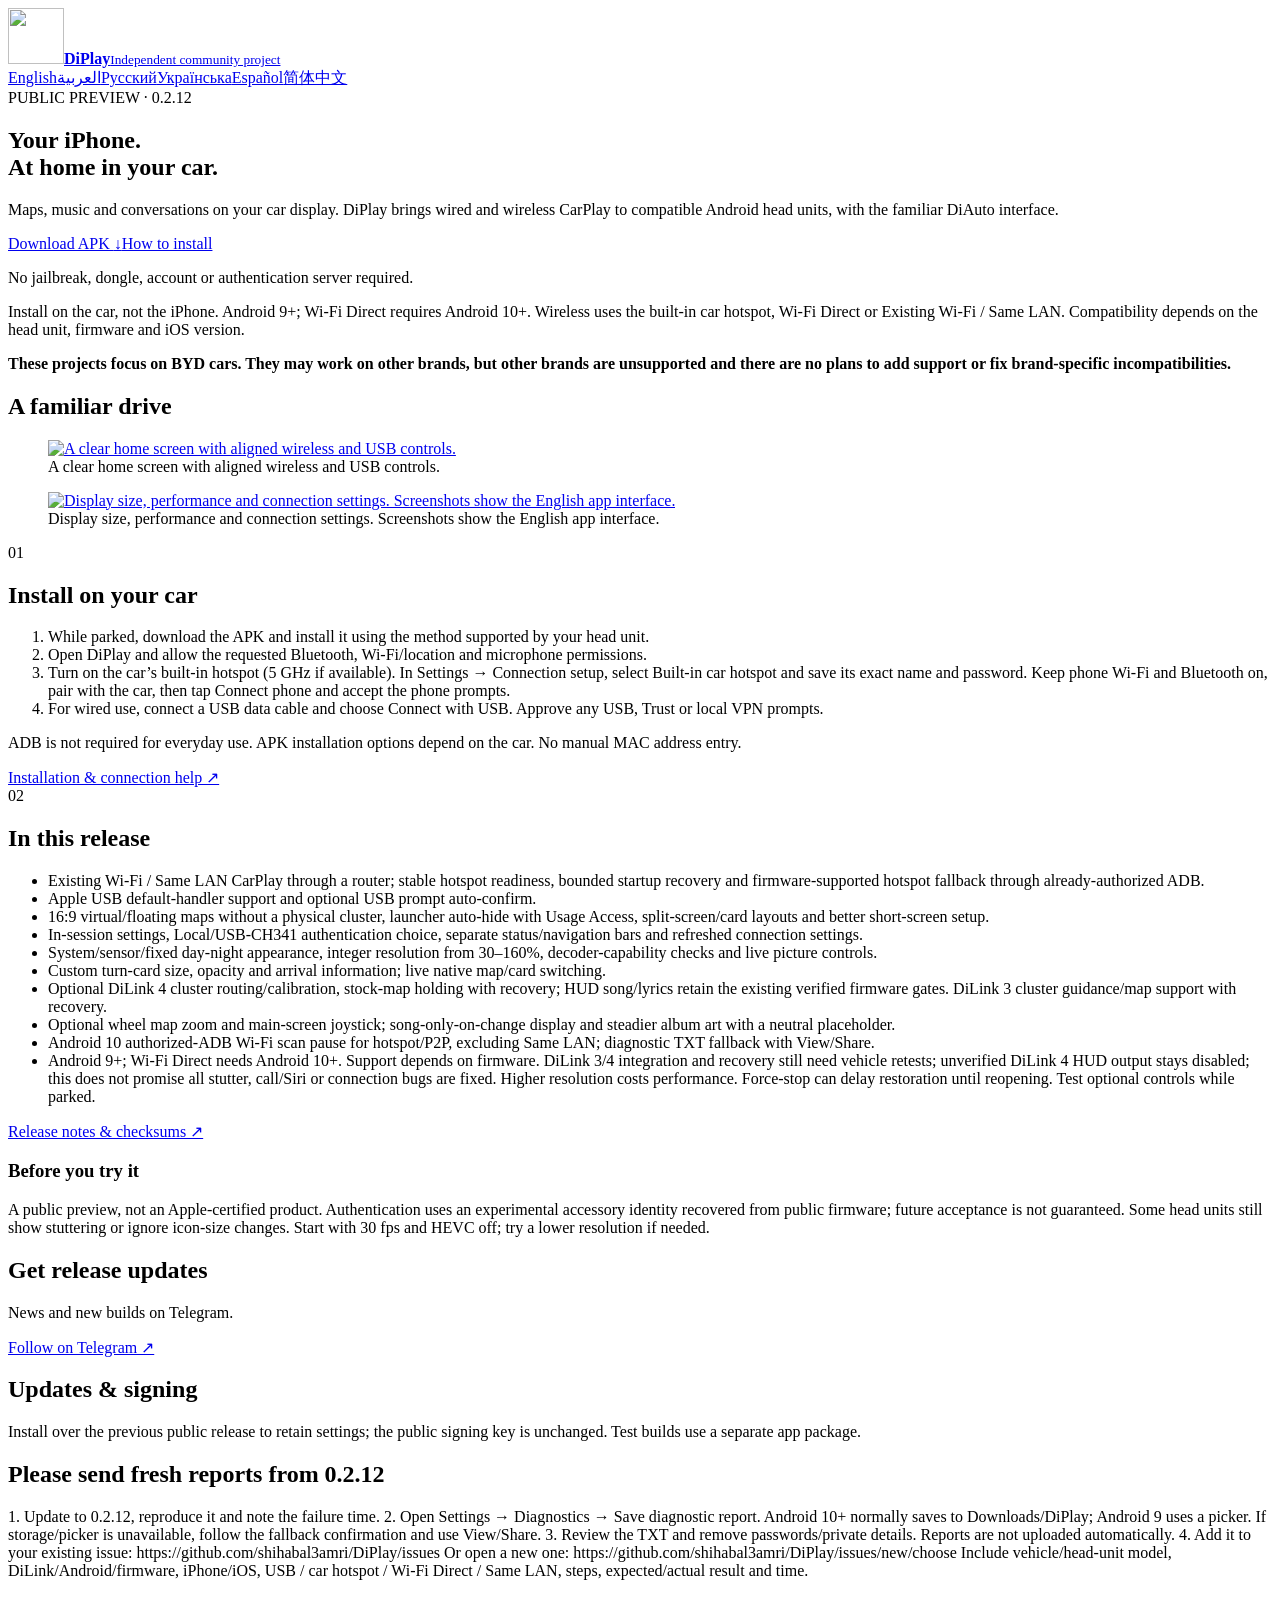
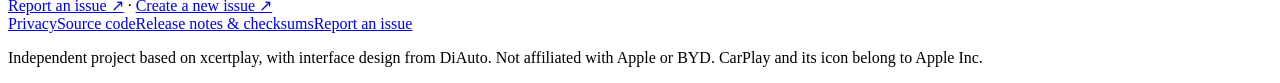
==== site/index.html @ 6b2ef17b "feat: integrate DiPlay 0.2.12 with Lynk OS N adaptation Merge upstream 2fc876e while retaining the L" ====
<!doctype html>
<html lang="en" dir="ltr"><head><meta charset="utf-8"><meta name="viewport" content="width=device-width,initial-scale=1">
<title>DiPlay · Download APK</title><meta name="description" content="Maps, music and conversations on your car display. DiPlay brings wired and wireless CarPlay to compatible Android head units, with the familiar DiAuto interface."><meta name="theme-color" content="#0c121c">
<link rel="icon" href="./assets/icon.png"><link rel="stylesheet" href="./assets/site.css"><link rel="canonical" href="https://shihabal3amri.github.io/DiPlay/"><link rel="alternate" hreflang="en" href="https://shihabal3amri.github.io/DiPlay/"><link rel="alternate" hreflang="ar" href="https://shihabal3amri.github.io/DiPlay/ar/"><link rel="alternate" hreflang="ru" href="https://shihabal3amri.github.io/DiPlay/ru/"><link rel="alternate" hreflang="uk" href="https://shihabal3amri.github.io/DiPlay/uk/"><link rel="alternate" hreflang="es" href="https://shihabal3amri.github.io/DiPlay/es/"><link rel="alternate" hreflang="zh-Hans" href="https://shihabal3amri.github.io/DiPlay/zh-Hans/">
<meta property="og:title" content="DiPlay — CarPlay for compatible Android head units"><meta property="og:description" content="No jailbreak, dongle, account or authentication server required."><meta property="og:image" content="https://shihabal3amri.github.io/DiPlay/assets/home.png"><meta property="og:url" content="https://shihabal3amri.github.io/DiPlay/"><meta property="og:type" content="website">
</head><body><main>
<header><a class="brand" href="./"><img src="./assets/icon.png" width="56" height="56" alt=""><span><strong>DiPlay</strong><small>Independent community project</small></span></a><nav class="languages" aria-label="Language"><a href="./" lang="en" hreflang="en" dir="auto" aria-current="page">English</a><a href="./ar/" lang="ar" hreflang="ar" dir="auto">العربية</a><a href="./ru/" lang="ru" hreflang="ru" dir="auto">Русский</a><a href="./uk/" lang="uk" hreflang="uk" dir="auto">Українська</a><a href="./es/" lang="es" hreflang="es" dir="auto">Español</a><a href="./zh-Hans/" lang="zh-Hans" hreflang="zh-Hans" dir="auto">简体中文</a></nav></header>
<section class="hero"><span class="badge">PUBLIC PREVIEW · <bdi>0.2.12</bdi></span><h1>Your iPhone.<br>At home in your car.</h1><p class="intro">Maps, music and conversations on your car display. DiPlay brings wired and wireless CarPlay to compatible Android head units, with the familiar DiAuto interface.</p><div class="actions"><a class="button" href="https://github.com/shihabal3amri/DiPlay/releases/download/v0.2.12/DiPlay-0.2.12.apk">Download APK <span aria-hidden="true">↓</span></a><a class="button secondary" href="#install">How to install</a></div><p class="promise">No jailbreak, dongle, account or authentication server required.</p><p class="note">Install on the car, not the iPhone. Android 9+; Wi-Fi Direct requires Android 10+. Wireless uses the built-in car hotspot, Wi-Fi Direct or Existing Wi-Fi / Same LAN. Compatibility depends on the head unit, firmware and iOS version.</p><p class="note support-scope"><strong>These projects focus on BYD cars. They may work on other brands, but other brands are unsupported and there are no plans to add support or fix brand-specific incompatibilities.</strong></p></section>
<section class="gallery"><h2>A familiar drive</h2><div class="screens"><figure><a href="./assets/home.png"><img src="./assets/home.png" width="1920" height="1080" loading="lazy" alt="A clear home screen with aligned wireless and USB controls."></a><figcaption>A clear home screen with aligned wireless and USB controls.</figcaption></figure><figure><a href="./assets/settings.png"><img src="./assets/settings.png" width="1920" height="1080" loading="lazy" alt="Display size, performance and connection settings. Screenshots show the English app interface."></a><figcaption>Display size, performance and connection settings. Screenshots show the English app interface.</figcaption></figure></div></section>
<div class="grid"><section class="card" id="install"><span class="eyebrow">01</span><h2>Install on your car</h2><ol><li>While parked, download the APK and install it using the method supported by your head unit.</li><li>Open DiPlay and allow the requested Bluetooth, Wi-Fi/location and microphone permissions.</li><li>Turn on the car’s built-in hotspot (5 GHz if available). In Settings → Connection setup, select Built-in car hotspot and save its exact name and password. Keep phone Wi-Fi and Bluetooth on, pair with the car, then tap Connect phone and accept the phone prompts.</li><li>For wired use, connect a USB data cable and choose Connect with USB. Approve any USB, Trust or local VPN prompts.</li></ol><p class="note">ADB is not required for everyday use. APK installation options depend on the car. No manual MAC address entry.</p><a href="https://github.com/shihabal3amri/DiPlay/blob/main/docs/INSTALL.md">Installation &amp; connection help ↗</a></section>
<section class="card"><span class="eyebrow">02</span><h2>In this release</h2><ul><li>Existing Wi-Fi / Same LAN CarPlay through a router; stable hotspot readiness, bounded startup recovery and firmware-supported hotspot fallback through already-authorized ADB.</li><li>Apple USB default-handler support and optional USB prompt auto-confirm.</li><li>16:9 virtual/floating maps without a physical cluster, launcher auto-hide with Usage Access, split-screen/card layouts and better short-screen setup.</li><li>In-session settings, Local/USB-CH341 authentication choice, separate status/navigation bars and refreshed connection settings.</li><li>System/sensor/fixed day-night appearance, integer resolution from 30–160%, decoder-capability checks and live picture controls.</li><li>Custom turn-card size, opacity and arrival information; live native map/card switching.</li><li>Optional DiLink 4 cluster routing/calibration, stock-map holding with recovery; HUD song/lyrics retain the existing verified firmware gates. DiLink 3 cluster guidance/map support with recovery.</li><li>Optional wheel map zoom and main-screen joystick; song-only-on-change display and steadier album art with a neutral placeholder.</li><li>Android 10 authorized-ADB Wi-Fi scan pause for hotspot/P2P, excluding Same LAN; diagnostic TXT fallback with View/Share.</li><li>Android 9+; Wi-Fi Direct needs Android 10+. Support depends on firmware. DiLink 3/4 integration and recovery still need vehicle retests; unverified DiLink 4 HUD output stays disabled; this does not promise all stutter, call/Siri or connection bugs are fixed. Higher resolution costs performance. Force-stop can delay restoration until reopening. Test optional controls while parked.</li></ul><a href="https://github.com/shihabal3amri/DiPlay/releases/tag/v0.2.12">Release notes &amp; checksums ↗</a><h3>Before you try it</h3><p>A public preview, not an Apple-certified product. Authentication uses an experimental accessory identity recovered from public firmware; future acceptance is not guaranteed. Some head units still show stuttering or ignore icon-size changes. Start with 30 fps and HEVC off; try a lower resolution if needed.</p></section></div>
<section class="card updates"><div><h2>Get release updates</h2><p>News and new builds on Telegram.</p></div><a class="button secondary" href="https://t.me/byd_localized">Follow on Telegram ↗</a></section>
<section class="signing"><h2>Updates &amp; signing</h2><p>Install over the previous public release to retain settings; the public signing key is unchanged. Test builds use a separate app package.</p></section>
<section class="card"><h2>Please send fresh reports from 0.2.12</h2><p>1. Update to 0.2.12, reproduce it and note the failure time. 2. Open Settings → Diagnostics → Save diagnostic report. Android 10+ normally saves to Downloads/DiPlay; Android 9 uses a picker. If storage/picker is unavailable, follow the fallback confirmation and use View/Share. 3. Review the TXT and remove passwords/private details. Reports are not uploaded automatically. 4. Add it to your existing issue: https://github.com/shihabal3amri/DiPlay/issues Or open a new one: https://github.com/shihabal3amri/DiPlay/issues/new/choose Include vehicle/head-unit model, DiLink/Android/firmware, iPhone/iOS, USB / car hotspot / Wi-Fi Direct / Same LAN, steps, expected/actual result and time.</p><a href="https://github.com/shihabal3amri/DiPlay/issues">Report an issue ↗</a> · <a href="https://github.com/shihabal3amri/DiPlay/issues/new/choose">Create a new issue ↗</a></section>
<footer><nav><a href="https://github.com/shihabal3amri/DiPlay/blob/main/docs/PRIVACY.md">Privacy</a><a href="https://github.com/shihabal3amri/DiPlay">Source code</a><a href="https://github.com/shihabal3amri/DiPlay/releases/tag/v0.2.12">Release notes &amp; checksums</a><a href="https://github.com/shihabal3amri/DiPlay/issues">Report an issue</a></nav><p>Independent project based on xcertplay, with interface design from DiAuto. Not affiliated with Apple or BYD. CarPlay and its icon belong to Apple Inc.</p></footer>
</main></body></html>
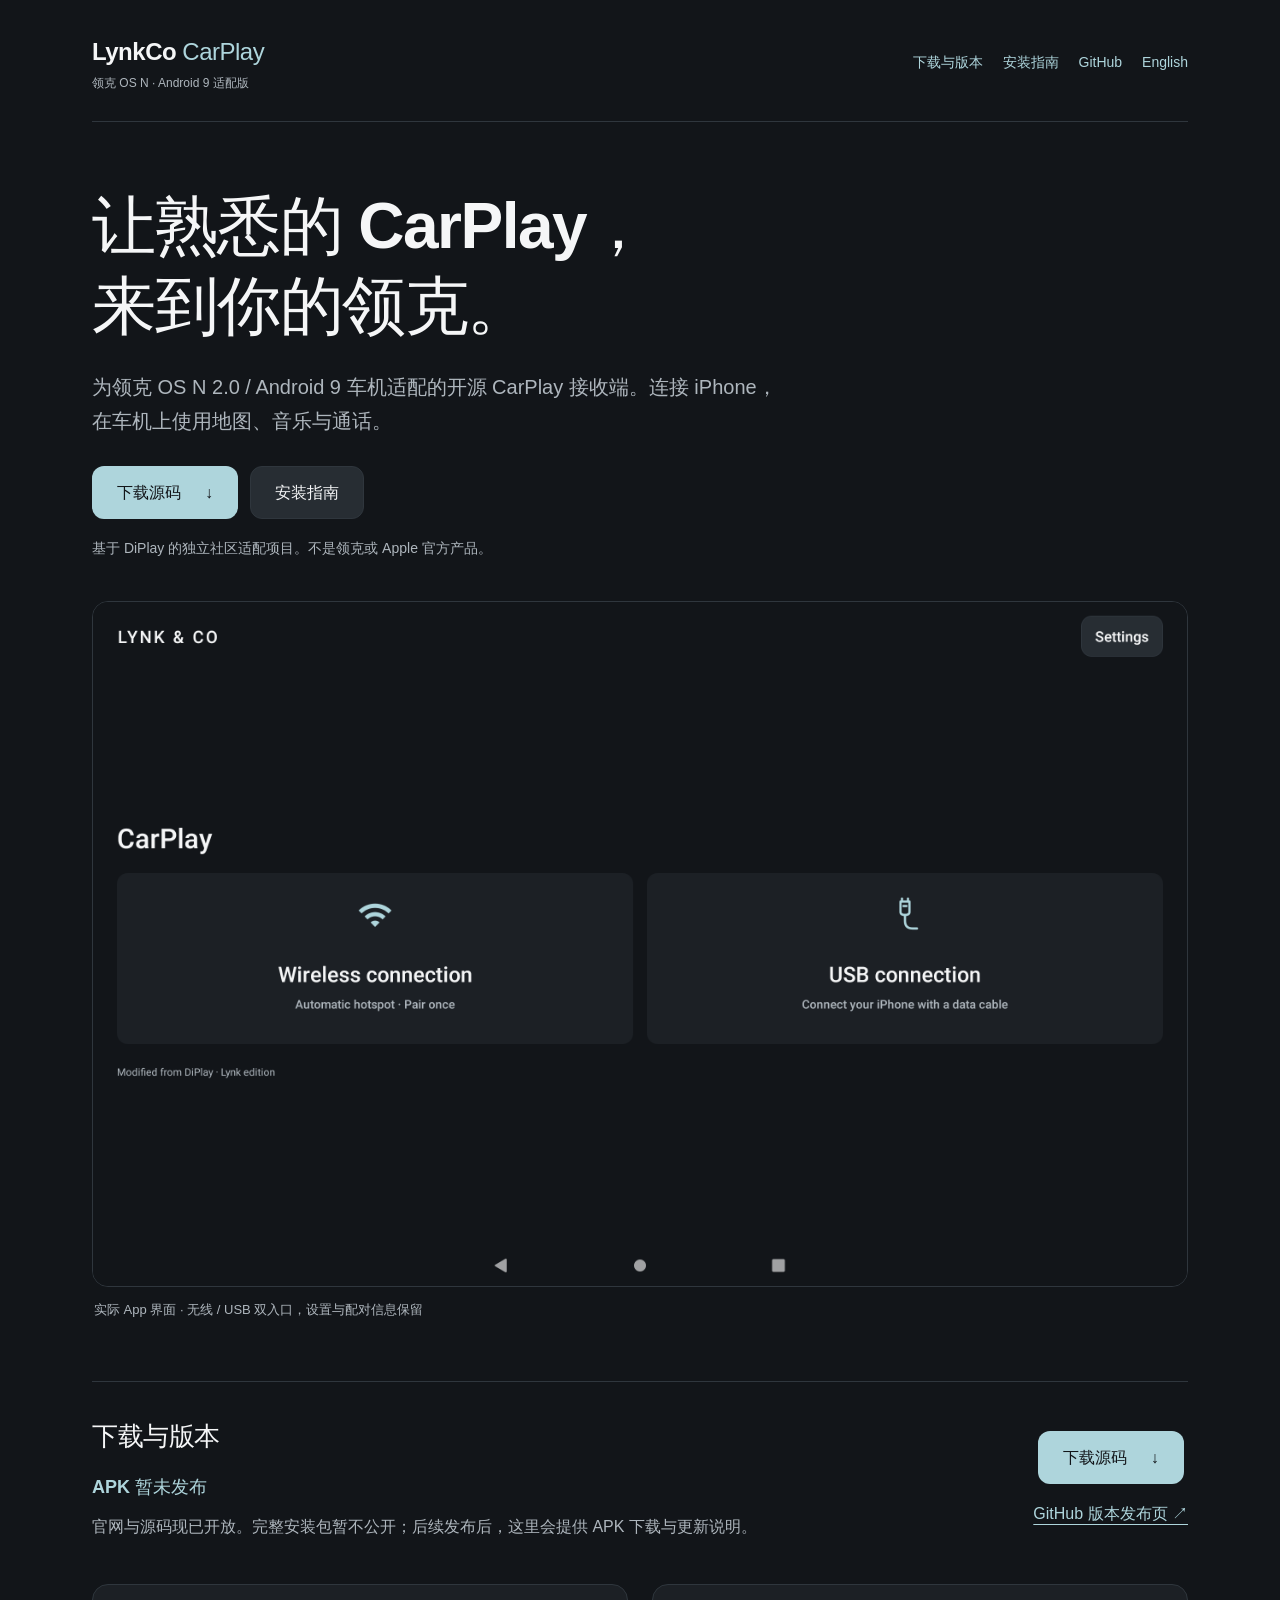
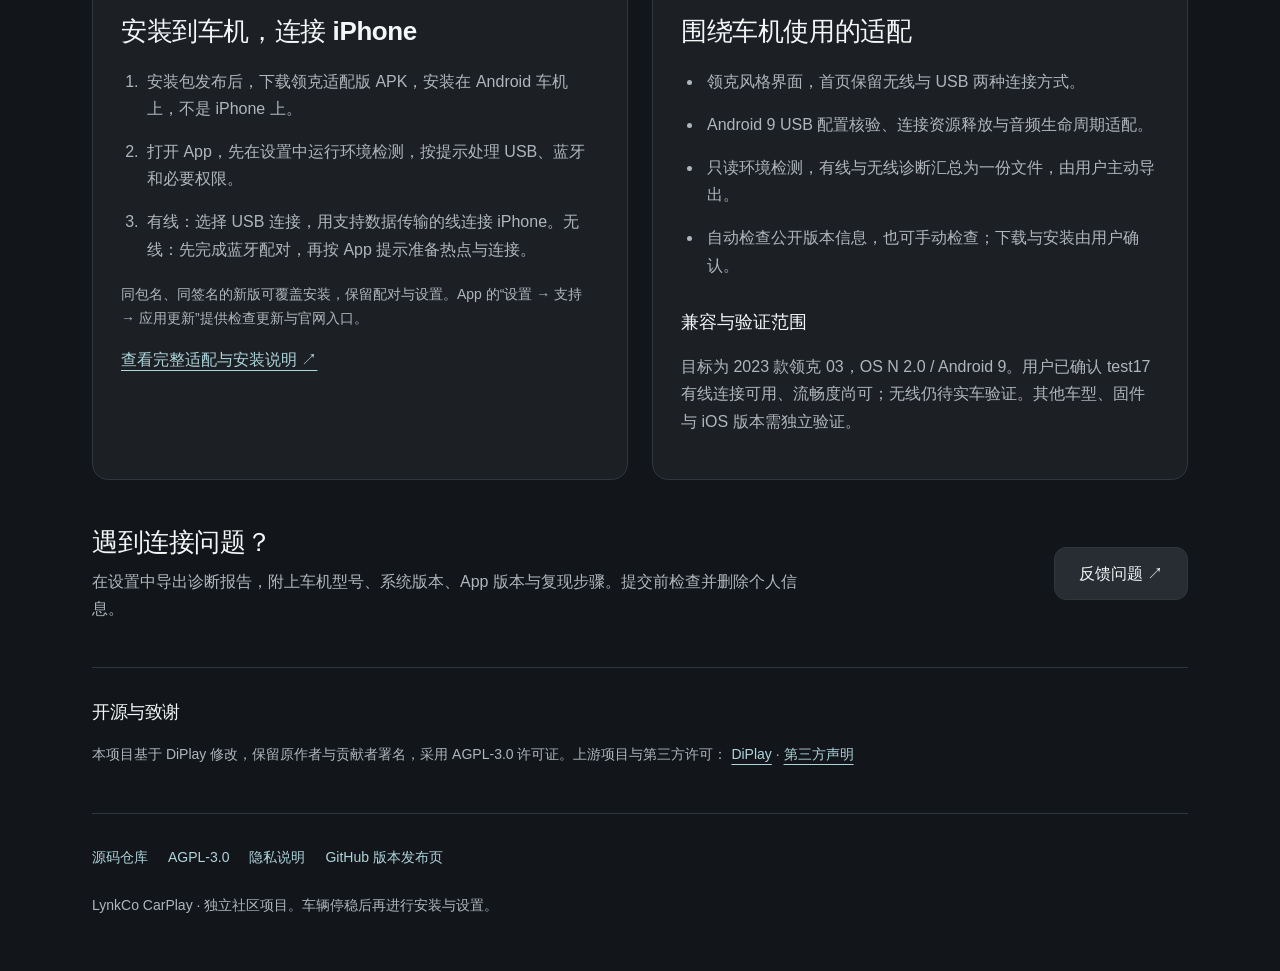
==== commit 1c16a5bd: "feat: add Lynk website and app update checks" ====
--- a/site/index.html
+++ b/site/index.html
@@ -1,16 +1,19 @@
 <!doctype html>
-<html lang="en" dir="ltr"><head><meta charset="utf-8"><meta name="viewport" content="width=device-width,initial-scale=1">
-<title>DiPlay · Download APK</title><meta name="description" content="Maps, music and conversations on your car display. DiPlay brings wired and wireless CarPlay to compatible Android head units, with the familiar DiAuto interface."><meta name="theme-color" content="#0c121c">
-<link rel="icon" href="./assets/icon.png"><link rel="stylesheet" href="./assets/site.css"><link rel="canonical" href="https://shihabal3amri.github.io/DiPlay/"><link rel="alternate" hreflang="en" href="https://shihabal3amri.github.io/DiPlay/"><link rel="alternate" hreflang="ar" href="https://shihabal3amri.github.io/DiPlay/ar/"><link rel="alternate" hreflang="ru" href="https://shihabal3amri.github.io/DiPlay/ru/"><link rel="alternate" hreflang="uk" href="https://shihabal3amri.github.io/DiPlay/uk/"><link rel="alternate" hreflang="es" href="https://shihabal3amri.github.io/DiPlay/es/"><link rel="alternate" hreflang="zh-Hans" href="https://shihabal3amri.github.io/DiPlay/zh-Hans/">
-<meta property="og:title" content="DiPlay — CarPlay for compatible Android head units"><meta property="og:description" content="No jailbreak, dongle, account or authentication server required."><meta property="og:image" content="https://shihabal3amri.github.io/DiPlay/assets/home.png"><meta property="og:url" content="https://shihabal3amri.github.io/DiPlay/"><meta property="og:type" content="website">
+<html lang="zh-Hans"><head><meta charset="utf-8"><meta name="viewport" content="width=device-width,initial-scale=1">
+<title>LynkCo CarPlay · 领克 OS N · Android 9 适配版</title><meta name="description" content="为领克 OS N 2.0 / Android 9 车机适配的开源 CarPlay 接收端。连接 iPhone，在车机上使用地图、音乐与通话。"><meta name="theme-color" content="#121519">
+<link rel="icon" href="./assets/icon.png"><link rel="stylesheet" href="./assets/site.css"><link rel="canonical" href="https://soBigRice.github.io/LynkCo-DiPlay/">
+<link rel="alternate" hreflang="zh-Hans" href="https://soBigRice.github.io/LynkCo-DiPlay/"><link rel="alternate" hreflang="en" href="https://soBigRice.github.io/LynkCo-DiPlay/en/">
+<meta property="og:title" content="LynkCo CarPlay"><meta property="og:description" content="为领克 OS N 2.0 / Android 9 车机适配的开源 CarPlay 接收端。连接 iPhone，在车机上使用地图、音乐与通话。"><meta property="og:image" content="https://soBigRice.github.io/LynkCo-DiPlay/assets/home.png"><meta property="og:url" content="https://soBigRice.github.io/LynkCo-DiPlay/"><meta property="og:type" content="website">
 </head><body><main>
-<header><a class="brand" href="./"><img src="./assets/icon.png" width="56" height="56" alt=""><span><strong>DiPlay</strong><small>Independent community project</small></span></a><nav class="languages" aria-label="Language"><a href="./" lang="en" hreflang="en" dir="auto" aria-current="page">English</a><a href="./ar/" lang="ar" hreflang="ar" dir="auto">العربية</a><a href="./ru/" lang="ru" hreflang="ru" dir="auto">Русский</a><a href="./uk/" lang="uk" hreflang="uk" dir="auto">Українська</a><a href="./es/" lang="es" hreflang="es" dir="auto">Español</a><a href="./zh-Hans/" lang="zh-Hans" hreflang="zh-Hans" dir="auto">简体中文</a></nav></header>
-<section class="hero"><span class="badge">PUBLIC PREVIEW · <bdi>0.2.12</bdi></span><h1>Your iPhone.<br>At home in your car.</h1><p class="intro">Maps, music and conversations on your car display. DiPlay brings wired and wireless CarPlay to compatible Android head units, with the familiar DiAuto interface.</p><div class="actions"><a class="button" href="https://github.com/shihabal3amri/DiPlay/releases/download/v0.2.12/DiPlay-0.2.12.apk">Download APK <span aria-hidden="true">↓</span></a><a class="button secondary" href="#install">How to install</a></div><p class="promise">No jailbreak, dongle, account or authentication server required.</p><p class="note">Install on the car, not the iPhone. Android 9+; Wi-Fi Direct requires Android 10+. Wireless uses the built-in car hotspot, Wi-Fi Direct or Existing Wi-Fi / Same LAN. Compatibility depends on the head unit, firmware and iOS version.</p><p class="note support-scope"><strong>These projects focus on BYD cars. They may work on other brands, but other brands are unsupported and there are no plans to add support or fix brand-specific incompatibilities.</strong></p></section>
-<section class="gallery"><h2>A familiar drive</h2><div class="screens"><figure><a href="./assets/home.png"><img src="./assets/home.png" width="1920" height="1080" loading="lazy" alt="A clear home screen with aligned wireless and USB controls."></a><figcaption>A clear home screen with aligned wireless and USB controls.</figcaption></figure><figure><a href="./assets/settings.png"><img src="./assets/settings.png" width="1920" height="1080" loading="lazy" alt="Display size, performance and connection settings. Screenshots show the English app interface."></a><figcaption>Display size, performance and connection settings. Screenshots show the English app interface.</figcaption></figure></div></section>
-<div class="grid"><section class="card" id="install"><span class="eyebrow">01</span><h2>Install on your car</h2><ol><li>While parked, download the APK and install it using the method supported by your head unit.</li><li>Open DiPlay and allow the requested Bluetooth, Wi-Fi/location and microphone permissions.</li><li>Turn on the car’s built-in hotspot (5 GHz if available). In Settings → Connection setup, select Built-in car hotspot and save its exact name and password. Keep phone Wi-Fi and Bluetooth on, pair with the car, then tap Connect phone and accept the phone prompts.</li><li>For wired use, connect a USB data cable and choose Connect with USB. Approve any USB, Trust or local VPN prompts.</li></ol><p class="note">ADB is not required for everyday use. APK installation options depend on the car. No manual MAC address entry.</p><a href="https://github.com/shihabal3amri/DiPlay/blob/main/docs/INSTALL.md">Installation &amp; connection help ↗</a></section>
-<section class="card"><span class="eyebrow">02</span><h2>In this release</h2><ul><li>Existing Wi-Fi / Same LAN CarPlay through a router; stable hotspot readiness, bounded startup recovery and firmware-supported hotspot fallback through already-authorized ADB.</li><li>Apple USB default-handler support and optional USB prompt auto-confirm.</li><li>16:9 virtual/floating maps without a physical cluster, launcher auto-hide with Usage Access, split-screen/card layouts and better short-screen setup.</li><li>In-session settings, Local/USB-CH341 authentication choice, separate status/navigation bars and refreshed connection settings.</li><li>System/sensor/fixed day-night appearance, integer resolution from 30–160%, decoder-capability checks and live picture controls.</li><li>Custom turn-card size, opacity and arrival information; live native map/card switching.</li><li>Optional DiLink 4 cluster routing/calibration, stock-map holding with recovery; HUD song/lyrics retain the existing verified firmware gates. DiLink 3 cluster guidance/map support with recovery.</li><li>Optional wheel map zoom and main-screen joystick; song-only-on-change display and steadier album art with a neutral placeholder.</li><li>Android 10 authorized-ADB Wi-Fi scan pause for hotspot/P2P, excluding Same LAN; diagnostic TXT fallback with View/Share.</li><li>Android 9+; Wi-Fi Direct needs Android 10+. Support depends on firmware. DiLink 3/4 integration and recovery still need vehicle retests; unverified DiLink 4 HUD output stays disabled; this does not promise all stutter, call/Siri or connection bugs are fixed. Higher resolution costs performance. Force-stop can delay restoration until reopening. Test optional controls while parked.</li></ul><a href="https://github.com/shihabal3amri/DiPlay/releases/tag/v0.2.12">Release notes &amp; checksums ↗</a><h3>Before you try it</h3><p>A public preview, not an Apple-certified product. Authentication uses an experimental accessory identity recovered from public firmware; future acceptance is not guaranteed. Some head units still show stuttering or ignore icon-size changes. Start with 30 fps and HEVC off; try a lower resolution if needed.</p></section></div>
-<section class="card updates"><div><h2>Get release updates</h2><p>News and new builds on Telegram.</p></div><a class="button secondary" href="https://t.me/byd_localized">Follow on Telegram ↗</a></section>
-<section class="signing"><h2>Updates &amp; signing</h2><p>Install over the previous public release to retain settings; the public signing key is unchanged. Test builds use a separate app package.</p></section>
-<section class="card"><h2>Please send fresh reports from 0.2.12</h2><p>1. Update to 0.2.12, reproduce it and note the failure time. 2. Open Settings → Diagnostics → Save diagnostic report. Android 10+ normally saves to Downloads/DiPlay; Android 9 uses a picker. If storage/picker is unavailable, follow the fallback confirmation and use View/Share. 3. Review the TXT and remove passwords/private details. Reports are not uploaded automatically. 4. Add it to your existing issue: https://github.com/shihabal3amri/DiPlay/issues Or open a new one: https://github.com/shihabal3amri/DiPlay/issues/new/choose Include vehicle/head-unit model, DiLink/Android/firmware, iPhone/iOS, USB / car hotspot / Wi-Fi Direct / Same LAN, steps, expected/actual result and time.</p><a href="https://github.com/shihabal3amri/DiPlay/issues">Report an issue ↗</a> · <a href="https://github.com/shihabal3amri/DiPlay/issues/new/choose">Create a new issue ↗</a></section>
-<footer><nav><a href="https://github.com/shihabal3amri/DiPlay/blob/main/docs/PRIVACY.md">Privacy</a><a href="https://github.com/shihabal3amri/DiPlay">Source code</a><a href="https://github.com/shihabal3amri/DiPlay/releases/tag/v0.2.12">Release notes &amp; checksums</a><a href="https://github.com/shihabal3amri/DiPlay/issues">Report an issue</a></nav><p>Independent project based on xcertplay, with interface design from DiAuto. Not affiliated with Apple or BYD. CarPlay and its icon belong to Apple Inc.</p></footer>
+<header><a class="brand" href="./"><strong>LynkCo <span>CarPlay</span></strong><small>领克 OS N · Android 9 适配版</small></a>
+<nav aria-label="主导航"><a href="#download">下载与版本</a><a href="#install">安装指南</a><a href="https://github.com/soBigRice/LynkCo-DiPlay">GitHub</a><a href="./en/" lang="en">English</a></nav></header>
+<section class="hero"><h1>让熟悉的 CarPlay，<br>来到你的领克。</h1><p class="intro">为领克 OS N 2.0 / Android 9 车机适配的开源 CarPlay 接收端。连接 iPhone，在车机上使用地图、音乐与通话。</p>
+<div class="actions"><a class="button" href="https://github.com/soBigRice/LynkCo-DiPlay/archive/refs/heads/main.zip">下载源码 <span aria-hidden="true">↓</span></a><a class="button secondary" href="#install">安装指南</a></div><p class="note">基于 DiPlay 的独立社区适配项目。不是领克或 Apple 官方产品。</p></section>
+<figure class="product"><a href="./assets/home.png"><img src="./assets/home.png" width="2560" height="1600" alt="领克适配版实际 App 首页，包含无线连接与 USB 连接两个入口" fetchpriority="high"></a><figcaption>实际 App 界面 · 无线 / USB 双入口，设置与配对信息保留</figcaption></figure>
+<section class="download-section" id="download"><div><h2>下载与版本</h2><p class="version">APK 暂未发布</p><p>官网与源码现已开放。完整安装包暂不公开；后续发布后，这里会提供 APK 下载与更新说明。</p></div><div class="download-actions"><a class="button" href="https://github.com/soBigRice/LynkCo-DiPlay/archive/refs/heads/main.zip">下载源码 <span aria-hidden="true">↓</span></a><a href="https://github.com/soBigRice/LynkCo-DiPlay/releases">GitHub 版本发布页 ↗</a></div></section>
+<div class="grid"><section class="card" id="install"><h2>安装到车机，连接 iPhone</h2><ol><li>安装包发布后，下载领克适配版 APK，安装在 Android 车机上，不是 iPhone 上。</li><li>打开 App，先在设置中运行环境检测，按提示处理 USB、蓝牙和必要权限。</li><li>有线：选择 USB 连接，用支持数据传输的线连接 iPhone。无线：先完成蓝牙配对，再按 App 提示准备热点与连接。</li></ol><p class="note">同包名、同签名的新版可覆盖安装，保留配对与设置。App 的“设置 → 支持 → 应用更新”提供检查更新与官网入口。</p><a href="https://github.com/soBigRice/LynkCo-DiPlay/blob/main/docs/LYNK_OS_N.md">查看完整适配与安装说明 ↗</a></section>
+<section class="card"><h2>围绕车机使用的适配</h2><ul><li>领克风格界面，首页保留无线与 USB 两种连接方式。</li><li>Android 9 USB 配置核验、连接资源释放与音频生命周期适配。</li><li>只读环境检测，有线与无线诊断汇总为一份文件，由用户主动导出。</li><li>自动检查公开版本信息，也可手动检查；下载与安装由用户确认。</li></ul><h3>兼容与验证范围</h3><p>目标为 2023 款领克 03，OS N 2.0 / Android 9。用户已确认 test17 有线连接可用、流畅度尚可；无线仍待实车验证。其他车型、固件与 iOS 版本需独立验证。</p></section></div>
+<section class="support"><div><h2>遇到连接问题？</h2><p>在设置中导出诊断报告，附上车机型号、系统版本、App 版本与复现步骤。提交前检查并删除个人信息。</p></div><a class="button secondary" href="https://github.com/soBigRice/LynkCo-DiPlay/issues/new/choose">反馈问题 ↗</a></section>
+<section class="credits"><h2>开源与致谢</h2><p>本项目基于 DiPlay 修改，保留原作者与贡献者署名，采用 AGPL-3.0 许可证。上游项目与第三方许可： <a href="https://github.com/shihabal3amri/DiPlay">DiPlay</a> · <a href="https://github.com/soBigRice/LynkCo-DiPlay/blob/main/docs/THIRD_PARTY_NOTICES.md">第三方声明</a></p></section>
+<footer><nav><a href="https://github.com/soBigRice/LynkCo-DiPlay">源码仓库</a><a href="https://github.com/soBigRice/LynkCo-DiPlay/blob/main/LICENSE">AGPL-3.0</a><a href="https://github.com/soBigRice/LynkCo-DiPlay/blob/main/docs/PRIVACY.md">隐私说明</a><a href="https://github.com/soBigRice/LynkCo-DiPlay/releases">GitHub 版本发布页</a></nav><p>LynkCo CarPlay · 独立社区项目。车辆停稳后再进行安装与设置。</p></footer>
 </main></body></html>
--- a/site/assets/site.css
+++ b/site/assets/site.css
@@ -0,0 +1 @@
+:root{color-scheme:dark;font-family:-apple-system,BlinkMacSystemFont,"Segoe UI","PingFang SC",Arial,sans-serif;--bg:#121519;--surface:#1c2025;--raised:#272d33;--border:#2f363d;--accent:#aed5dc;--text:#f5f6f7;--muted:#aeb6bd;background:var(--bg);color:var(--text);font-synthesis:none}*{box-sizing:border-box}html{scroll-behavior:smooth;scroll-padding-top:24px}body{margin:0;line-height:1.7}main{max-width:1160px;margin:auto;padding:32px}a{color:var(--accent);text-underline-offset:5px}a:focus-visible{outline:3px solid var(--accent);outline-offset:5px}header{display:flex;align-items:center;justify-content:space-between;gap:24px;padding-bottom:28px;border-bottom:1px solid var(--border)}.brand{text-decoration:none;color:var(--text)}.brand strong{font-size:24px;letter-spacing:-.5px}.brand span{font-weight:400;color:var(--accent)}.brand small{display:block;color:var(--muted);font-size:12px}nav{display:flex;flex-wrap:wrap;gap:20px}nav a{font-size:14px;text-decoration:none;display:inline-flex;align-items:center;min-height:44px}.hero{padding:64px 0 40px;max-width:900px}h1{font-size:clamp(36px,5.5vw,64px);line-height:1.25;letter-spacing:-1.5px;margin:0 0 24px;font-weight:650}h2{font-size:26px;line-height:1.4;margin:0 0 18px;letter-spacing:-.4px}h3{font-size:18px;margin:28px 0 8px}p{color:var(--muted)}.intro{font-size:20px;max-width:700px;margin:0}.actions{display:flex;flex-wrap:wrap;gap:12px;margin:28px 0 18px}.button{font-size:16px;display:inline-flex;align-items:center;justify-content:center;gap:24px;min-height:52px;background:var(--accent);color:var(--bg);padding:12px 24px;border:1px solid transparent;border-radius:12px;text-decoration:none;font-weight:600}.button:hover{background:#c2e3e8}.button.secondary{background:var(--raised);border-color:var(--border);color:var(--text)}.button.secondary:hover{background:#343d45}.note{font-size:14px;margin:0;color:var(--muted)}.product{margin:0 0 48px}.product img{width:100%;height:auto;display:block;border:1px solid var(--border);border-radius:16px}.product figcaption{font-size:13px;color:var(--muted);padding:12px 2px}.download-section{display:flex;gap:40px;justify-content:space-between;align-items:center;border-top:1px solid var(--border);padding:36px 0 44px}.download-section p{max-width:700px;margin:0}.download-section .version{color:var(--accent);font-size:18px;font-weight:600;margin-bottom:10px}.download-actions{display:flex;flex-direction:column;align-items:center;gap:16px;flex-shrink:0}.grid{display:grid;grid-template-columns:1fr 1fr;gap:24px}.card{background:var(--surface);border:1px solid var(--border);border-radius:16px;padding:28px;min-width:0}ol,ul{padding-inline-start:22px;color:var(--muted);margin:0 0 20px}li{padding-inline-start:4px;margin-bottom:16px}.card p{margin-bottom:16px}.support{display:flex;align-items:center;justify-content:space-between;gap:32px;padding:44px 0;border-bottom:1px solid var(--border)}.support h2{margin-bottom:8px}.support p{max-width:730px;margin:0}.support .button{flex-shrink:0}.credits{padding:32px 0}.credits h2{font-size:18px}.credits p,footer{font-size:14px}footer{border-top:1px solid var(--border);padding:22px 0;color:var(--muted)}footer p{margin-bottom:0}@media(max-width:760px){main{padding:24px 20px}header{align-items:flex-start;flex-direction:column;gap:12px;padding-bottom:20px}nav{gap:16px}.hero{padding:36px 0 28px}h1{letter-spacing:-.7px}.intro{font-size:18px}.product{margin-bottom:24px}.grid{grid-template-columns:1fr}.card{padding:24px}.download-section,.support{align-items:flex-start;flex-direction:column;gap:22px;padding:28px 0}.download-actions{align-items:flex-start}.support .button{width:100%}.credits{padding:28px 0}}@media(prefers-reduced-motion:reduce){html{scroll-behavior:auto}}
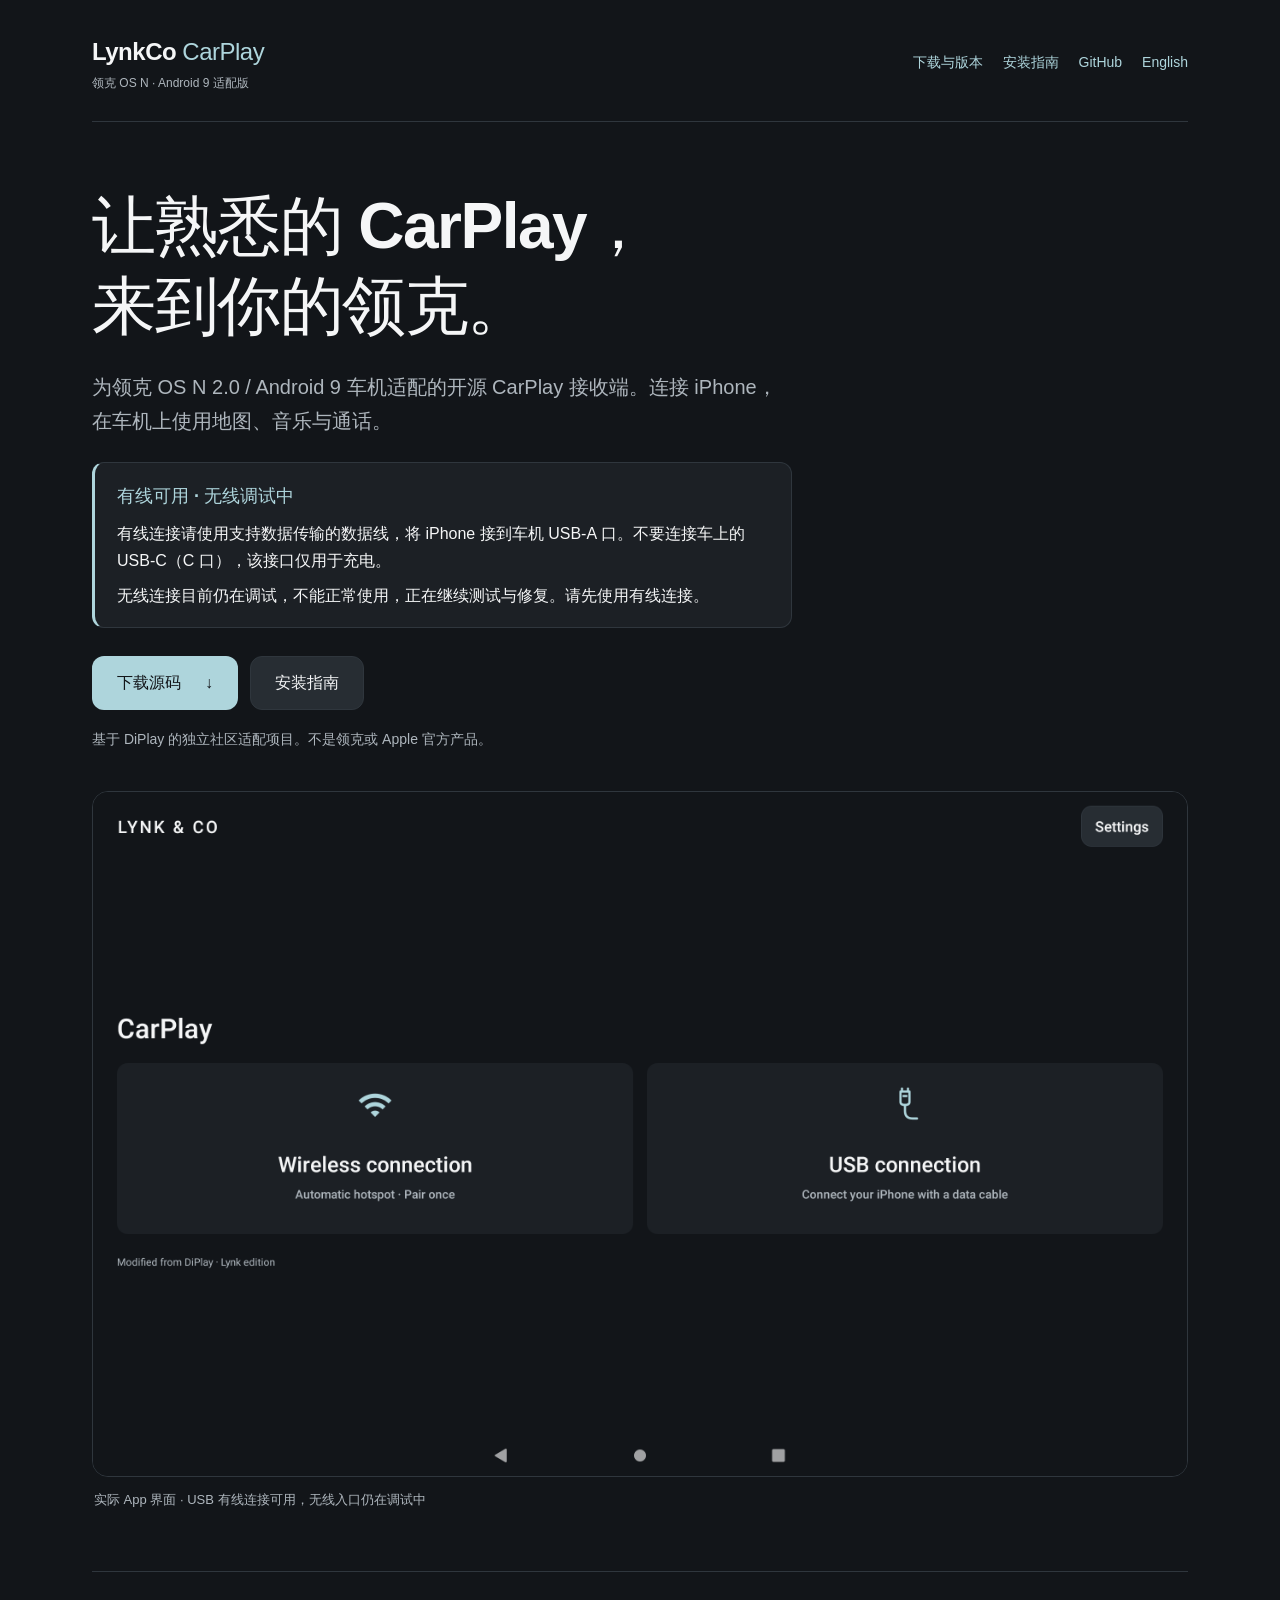
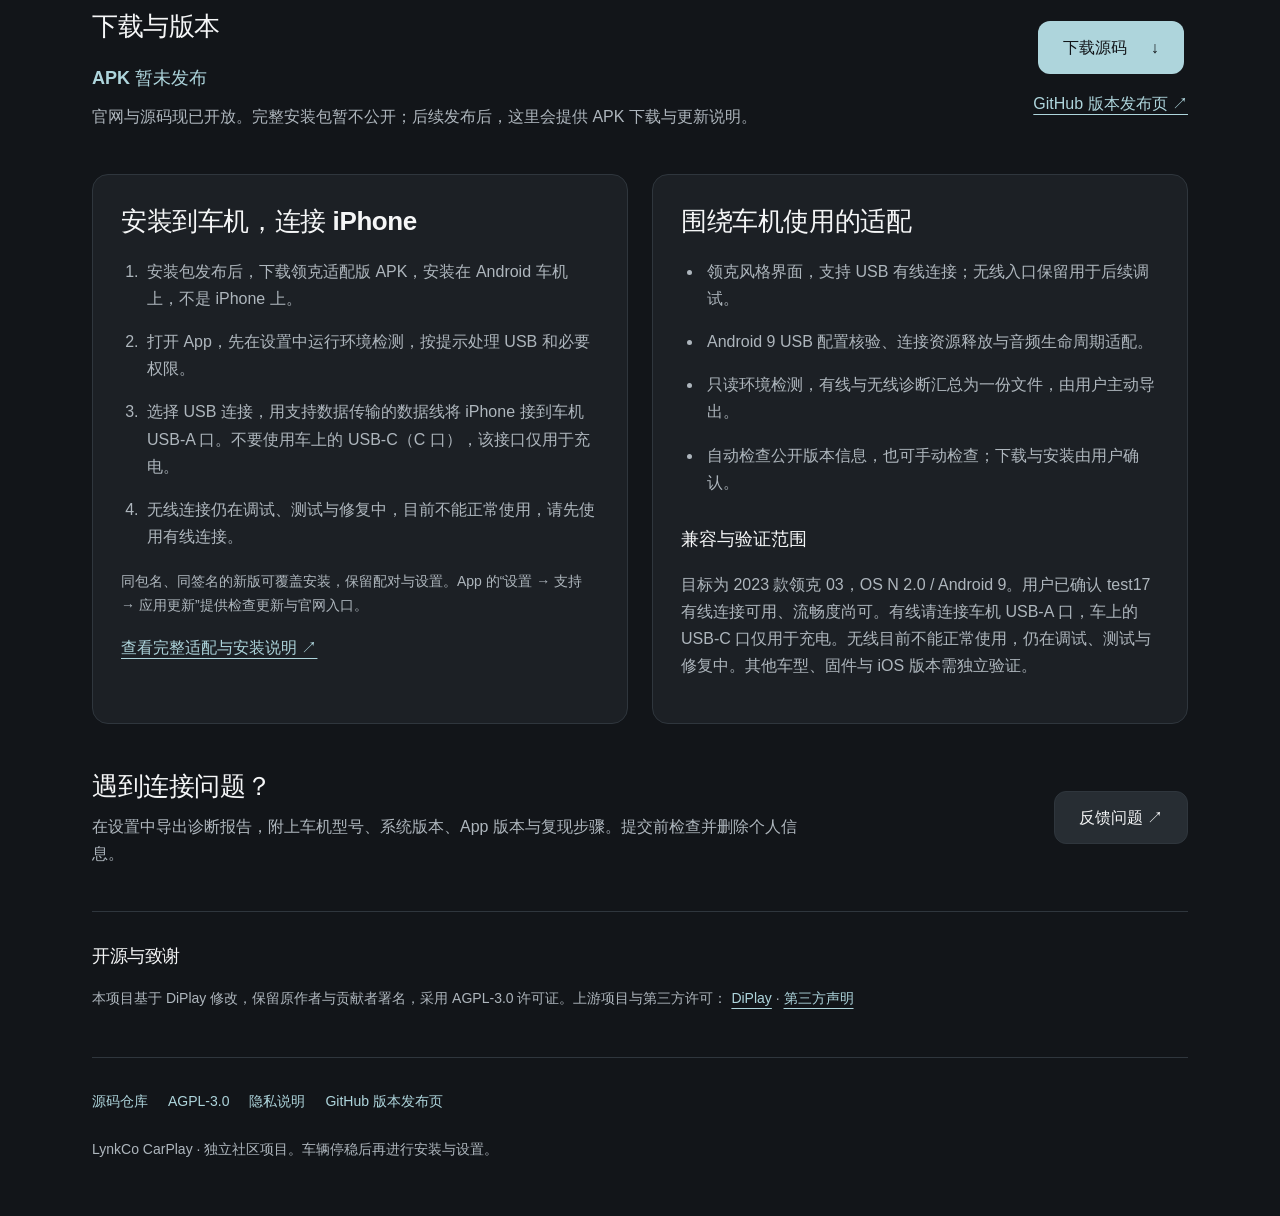
==== commit e086732d: "docs: clarify wired connection and wireless availability" ====
--- a/site/index.html
+++ b/site/index.html
@@ -8,11 +8,12 @@
 <header><a class="brand" href="./"><strong>LynkCo <span>CarPlay</span></strong><small>领克 OS N · Android 9 适配版</small></a>
 <nav aria-label="主导航"><a href="#download">下载与版本</a><a href="#install">安装指南</a><a href="https://github.com/soBigRice/LynkCo-DiPlay">GitHub</a><a href="./en/" lang="en">English</a></nav></header>
 <section class="hero"><h1>让熟悉的 CarPlay，<br>来到你的领克。</h1><p class="intro">为领克 OS N 2.0 / Android 9 车机适配的开源 CarPlay 接收端。连接 iPhone，在车机上使用地图、音乐与通话。</p>
+<aside class="connection-notice" aria-labelledby="connection-status"><strong id="connection-status">有线可用 · 无线调试中</strong><p>有线连接请使用支持数据传输的数据线，将 iPhone 接到车机 USB-A 口。不要连接车上的 USB-C（C 口），该接口仅用于充电。</p><p>无线连接目前仍在调试，不能正常使用，正在继续测试与修复。请先使用有线连接。</p></aside>
 <div class="actions"><a class="button" href="https://github.com/soBigRice/LynkCo-DiPlay/archive/refs/heads/main.zip">下载源码 <span aria-hidden="true">↓</span></a><a class="button secondary" href="#install">安装指南</a></div><p class="note">基于 DiPlay 的独立社区适配项目。不是领克或 Apple 官方产品。</p></section>
-<figure class="product"><a href="./assets/home.png"><img src="./assets/home.png" width="2560" height="1600" alt="领克适配版实际 App 首页，包含无线连接与 USB 连接两个入口" fetchpriority="high"></a><figcaption>实际 App 界面 · 无线 / USB 双入口，设置与配对信息保留</figcaption></figure>
+<figure class="product"><a href="./assets/home.png"><img src="./assets/home.png" width="2560" height="1600" alt="领克适配版实际 App 首页，包含无线连接与 USB 连接两个入口" fetchpriority="high"></a><figcaption>实际 App 界面 · USB 有线连接可用，无线入口仍在调试中</figcaption></figure>
 <section class="download-section" id="download"><div><h2>下载与版本</h2><p class="version">APK 暂未发布</p><p>官网与源码现已开放。完整安装包暂不公开；后续发布后，这里会提供 APK 下载与更新说明。</p></div><div class="download-actions"><a class="button" href="https://github.com/soBigRice/LynkCo-DiPlay/archive/refs/heads/main.zip">下载源码 <span aria-hidden="true">↓</span></a><a href="https://github.com/soBigRice/LynkCo-DiPlay/releases">GitHub 版本发布页 ↗</a></div></section>
-<div class="grid"><section class="card" id="install"><h2>安装到车机，连接 iPhone</h2><ol><li>安装包发布后，下载领克适配版 APK，安装在 Android 车机上，不是 iPhone 上。</li><li>打开 App，先在设置中运行环境检测，按提示处理 USB、蓝牙和必要权限。</li><li>有线：选择 USB 连接，用支持数据传输的线连接 iPhone。无线：先完成蓝牙配对，再按 App 提示准备热点与连接。</li></ol><p class="note">同包名、同签名的新版可覆盖安装，保留配对与设置。App 的“设置 → 支持 → 应用更新”提供检查更新与官网入口。</p><a href="https://github.com/soBigRice/LynkCo-DiPlay/blob/main/docs/LYNK_OS_N.md">查看完整适配与安装说明 ↗</a></section>
-<section class="card"><h2>围绕车机使用的适配</h2><ul><li>领克风格界面，首页保留无线与 USB 两种连接方式。</li><li>Android 9 USB 配置核验、连接资源释放与音频生命周期适配。</li><li>只读环境检测，有线与无线诊断汇总为一份文件，由用户主动导出。</li><li>自动检查公开版本信息，也可手动检查；下载与安装由用户确认。</li></ul><h3>兼容与验证范围</h3><p>目标为 2023 款领克 03，OS N 2.0 / Android 9。用户已确认 test17 有线连接可用、流畅度尚可；无线仍待实车验证。其他车型、固件与 iOS 版本需独立验证。</p></section></div>
+<div class="grid"><section class="card" id="install"><h2>安装到车机，连接 iPhone</h2><ol><li>安装包发布后，下载领克适配版 APK，安装在 Android 车机上，不是 iPhone 上。</li><li>打开 App，先在设置中运行环境检测，按提示处理 USB 和必要权限。</li><li>选择 USB 连接，用支持数据传输的数据线将 iPhone 接到车机 USB-A 口。不要使用车上的 USB-C（C 口），该接口仅用于充电。</li><li>无线连接仍在调试、测试与修复中，目前不能正常使用，请先使用有线连接。</li></ol><p class="note">同包名、同签名的新版可覆盖安装，保留配对与设置。App 的“设置 → 支持 → 应用更新”提供检查更新与官网入口。</p><a href="https://github.com/soBigRice/LynkCo-DiPlay/blob/main/docs/LYNK_OS_N.md">查看完整适配与安装说明 ↗</a></section>
+<section class="card"><h2>围绕车机使用的适配</h2><ul><li>领克风格界面，支持 USB 有线连接；无线入口保留用于后续调试。</li><li>Android 9 USB 配置核验、连接资源释放与音频生命周期适配。</li><li>只读环境检测，有线与无线诊断汇总为一份文件，由用户主动导出。</li><li>自动检查公开版本信息，也可手动检查；下载与安装由用户确认。</li></ul><h3>兼容与验证范围</h3><p>目标为 2023 款领克 03，OS N 2.0 / Android 9。用户已确认 test17 有线连接可用、流畅度尚可。有线请连接车机 USB-A 口，车上的 USB-C 口仅用于充电。无线目前不能正常使用，仍在调试、测试与修复中。其他车型、固件与 iOS 版本需独立验证。</p></section></div>
 <section class="support"><div><h2>遇到连接问题？</h2><p>在设置中导出诊断报告，附上车机型号、系统版本、App 版本与复现步骤。提交前检查并删除个人信息。</p></div><a class="button secondary" href="https://github.com/soBigRice/LynkCo-DiPlay/issues/new/choose">反馈问题 ↗</a></section>
 <section class="credits"><h2>开源与致谢</h2><p>本项目基于 DiPlay 修改，保留原作者与贡献者署名，采用 AGPL-3.0 许可证。上游项目与第三方许可： <a href="https://github.com/shihabal3amri/DiPlay">DiPlay</a> · <a href="https://github.com/soBigRice/LynkCo-DiPlay/blob/main/docs/THIRD_PARTY_NOTICES.md">第三方声明</a></p></section>
 <footer><nav><a href="https://github.com/soBigRice/LynkCo-DiPlay">源码仓库</a><a href="https://github.com/soBigRice/LynkCo-DiPlay/blob/main/LICENSE">AGPL-3.0</a><a href="https://github.com/soBigRice/LynkCo-DiPlay/blob/main/docs/PRIVACY.md">隐私说明</a><a href="https://github.com/soBigRice/LynkCo-DiPlay/releases">GitHub 版本发布页</a></nav><p>LynkCo CarPlay · 独立社区项目。车辆停稳后再进行安装与设置。</p></footer>
--- a/site/assets/site.css
+++ b/site/assets/site.css
@@ -1 +1 @@
-:root{color-scheme:dark;font-family:-apple-system,BlinkMacSystemFont,"Segoe UI","PingFang SC",Arial,sans-serif;--bg:#121519;--surface:#1c2025;--raised:#272d33;--border:#2f363d;--accent:#aed5dc;--text:#f5f6f7;--muted:#aeb6bd;background:var(--bg);color:var(--text);font-synthesis:none}*{box-sizing:border-box}html{scroll-behavior:smooth;scroll-padding-top:24px}body{margin:0;line-height:1.7}main{max-width:1160px;margin:auto;padding:32px}a{color:var(--accent);text-underline-offset:5px}a:focus-visible{outline:3px solid var(--accent);outline-offset:5px}header{display:flex;align-items:center;justify-content:space-between;gap:24px;padding-bottom:28px;border-bottom:1px solid var(--border)}.brand{text-decoration:none;color:var(--text)}.brand strong{font-size:24px;letter-spacing:-.5px}.brand span{font-weight:400;color:var(--accent)}.brand small{display:block;color:var(--muted);font-size:12px}nav{display:flex;flex-wrap:wrap;gap:20px}nav a{font-size:14px;text-decoration:none;display:inline-flex;align-items:center;min-height:44px}.hero{padding:64px 0 40px;max-width:900px}h1{font-size:clamp(36px,5.5vw,64px);line-height:1.25;letter-spacing:-1.5px;margin:0 0 24px;font-weight:650}h2{font-size:26px;line-height:1.4;margin:0 0 18px;letter-spacing:-.4px}h3{font-size:18px;margin:28px 0 8px}p{color:var(--muted)}.intro{font-size:20px;max-width:700px;margin:0}.actions{display:flex;flex-wrap:wrap;gap:12px;margin:28px 0 18px}.button{font-size:16px;display:inline-flex;align-items:center;justify-content:center;gap:24px;min-height:52px;background:var(--accent);color:var(--bg);padding:12px 24px;border:1px solid transparent;border-radius:12px;text-decoration:none;font-weight:600}.button:hover{background:#c2e3e8}.button.secondary{background:var(--raised);border-color:var(--border);color:var(--text)}.button.secondary:hover{background:#343d45}.note{font-size:14px;margin:0;color:var(--muted)}.product{margin:0 0 48px}.product img{width:100%;height:auto;display:block;border:1px solid var(--border);border-radius:16px}.product figcaption{font-size:13px;color:var(--muted);padding:12px 2px}.download-section{display:flex;gap:40px;justify-content:space-between;align-items:center;border-top:1px solid var(--border);padding:36px 0 44px}.download-section p{max-width:700px;margin:0}.download-section .version{color:var(--accent);font-size:18px;font-weight:600;margin-bottom:10px}.download-actions{display:flex;flex-direction:column;align-items:center;gap:16px;flex-shrink:0}.grid{display:grid;grid-template-columns:1fr 1fr;gap:24px}.card{background:var(--surface);border:1px solid var(--border);border-radius:16px;padding:28px;min-width:0}ol,ul{padding-inline-start:22px;color:var(--muted);margin:0 0 20px}li{padding-inline-start:4px;margin-bottom:16px}.card p{margin-bottom:16px}.support{display:flex;align-items:center;justify-content:space-between;gap:32px;padding:44px 0;border-bottom:1px solid var(--border)}.support h2{margin-bottom:8px}.support p{max-width:730px;margin:0}.support .button{flex-shrink:0}.credits{padding:32px 0}.credits h2{font-size:18px}.credits p,footer{font-size:14px}footer{border-top:1px solid var(--border);padding:22px 0;color:var(--muted)}footer p{margin-bottom:0}@media(max-width:760px){main{padding:24px 20px}header{align-items:flex-start;flex-direction:column;gap:12px;padding-bottom:20px}nav{gap:16px}.hero{padding:36px 0 28px}h1{letter-spacing:-.7px}.intro{font-size:18px}.product{margin-bottom:24px}.grid{grid-template-columns:1fr}.card{padding:24px}.download-section,.support{align-items:flex-start;flex-direction:column;gap:22px;padding:28px 0}.download-actions{align-items:flex-start}.support .button{width:100%}.credits{padding:28px 0}}@media(prefers-reduced-motion:reduce){html{scroll-behavior:auto}}
+:root{color-scheme:dark;font-family:-apple-system,BlinkMacSystemFont,"Segoe UI","PingFang SC",Arial,sans-serif;--bg:#121519;--surface:#1c2025;--raised:#272d33;--border:#2f363d;--accent:#aed5dc;--text:#f5f6f7;--muted:#aeb6bd;background:var(--bg);color:var(--text);font-synthesis:none}*{box-sizing:border-box}html{scroll-behavior:smooth;scroll-padding-top:24px}body{margin:0;line-height:1.7}main{max-width:1160px;margin:auto;padding:32px}a{color:var(--accent);text-underline-offset:5px}a:focus-visible{outline:3px solid var(--accent);outline-offset:5px}header{display:flex;align-items:center;justify-content:space-between;gap:24px;padding-bottom:28px;border-bottom:1px solid var(--border)}.brand{text-decoration:none;color:var(--text)}.brand strong{font-size:24px;letter-spacing:-.5px}.brand span{font-weight:400;color:var(--accent)}.brand small{display:block;color:var(--muted);font-size:12px}nav{display:flex;flex-wrap:wrap;gap:20px}nav a{font-size:14px;text-decoration:none;display:inline-flex;align-items:center;min-height:44px}.hero{padding:64px 0 40px;max-width:900px}h1{font-size:clamp(36px,5.5vw,64px);line-height:1.25;letter-spacing:-1.5px;margin:0 0 24px;font-weight:650}h2{font-size:26px;line-height:1.4;margin:0 0 18px;letter-spacing:-.4px}h3{font-size:18px;margin:28px 0 8px}p{color:var(--muted)}.intro{font-size:20px;max-width:700px;margin:0}.connection-notice{max-width:700px;margin-top:24px;padding:18px 22px;background:var(--surface);border:1px solid var(--border);border-inline-start:3px solid var(--accent);border-radius:12px}.connection-notice strong{color:var(--accent);font-size:18px}.connection-notice p{margin:8px 0 0;font-size:16px;color:var(--text)}.actions{display:flex;flex-wrap:wrap;gap:12px;margin:28px 0 18px}.button{font-size:16px;display:inline-flex;align-items:center;justify-content:center;gap:24px;min-height:52px;background:var(--accent);color:var(--bg);padding:12px 24px;border:1px solid transparent;border-radius:12px;text-decoration:none;font-weight:600}.button:hover{background:#c2e3e8}.button.secondary{background:var(--raised);border-color:var(--border);color:var(--text)}.button.secondary:hover{background:#343d45}.note{font-size:14px;margin:0;color:var(--muted)}.product{margin:0 0 48px}.product img{width:100%;height:auto;display:block;border:1px solid var(--border);border-radius:16px}.product figcaption{font-size:13px;color:var(--muted);padding:12px 2px}.download-section{display:flex;gap:40px;justify-content:space-between;align-items:center;border-top:1px solid var(--border);padding:36px 0 44px}.download-section p{max-width:700px;margin:0}.download-section .version{color:var(--accent);font-size:18px;font-weight:600;margin-bottom:10px}.download-actions{display:flex;flex-direction:column;align-items:center;gap:16px;flex-shrink:0}.grid{display:grid;grid-template-columns:1fr 1fr;gap:24px}.card{background:var(--surface);border:1px solid var(--border);border-radius:16px;padding:28px;min-width:0}ol,ul{padding-inline-start:22px;color:var(--muted);margin:0 0 20px}li{padding-inline-start:4px;margin-bottom:16px}.card p{margin-bottom:16px}.support{display:flex;align-items:center;justify-content:space-between;gap:32px;padding:44px 0;border-bottom:1px solid var(--border)}.support h2{margin-bottom:8px}.support p{max-width:730px;margin:0}.support .button{flex-shrink:0}.credits{padding:32px 0}.credits h2{font-size:18px}.credits p,footer{font-size:14px}footer{border-top:1px solid var(--border);padding:22px 0;color:var(--muted)}footer p{margin-bottom:0}@media(max-width:760px){main{padding:24px 20px}header{align-items:flex-start;flex-direction:column;gap:12px;padding-bottom:20px}nav{gap:16px}.hero{padding:36px 0 28px}h1{letter-spacing:-.7px}.intro{font-size:18px}.product{margin-bottom:24px}.grid{grid-template-columns:1fr}.card{padding:24px}.download-section,.support{align-items:flex-start;flex-direction:column;gap:22px;padding:28px 0}.download-actions{align-items:flex-start}.support .button{width:100%}.credits{padding:28px 0}}@media(prefers-reduced-motion:reduce){html{scroll-behavior:auto}}
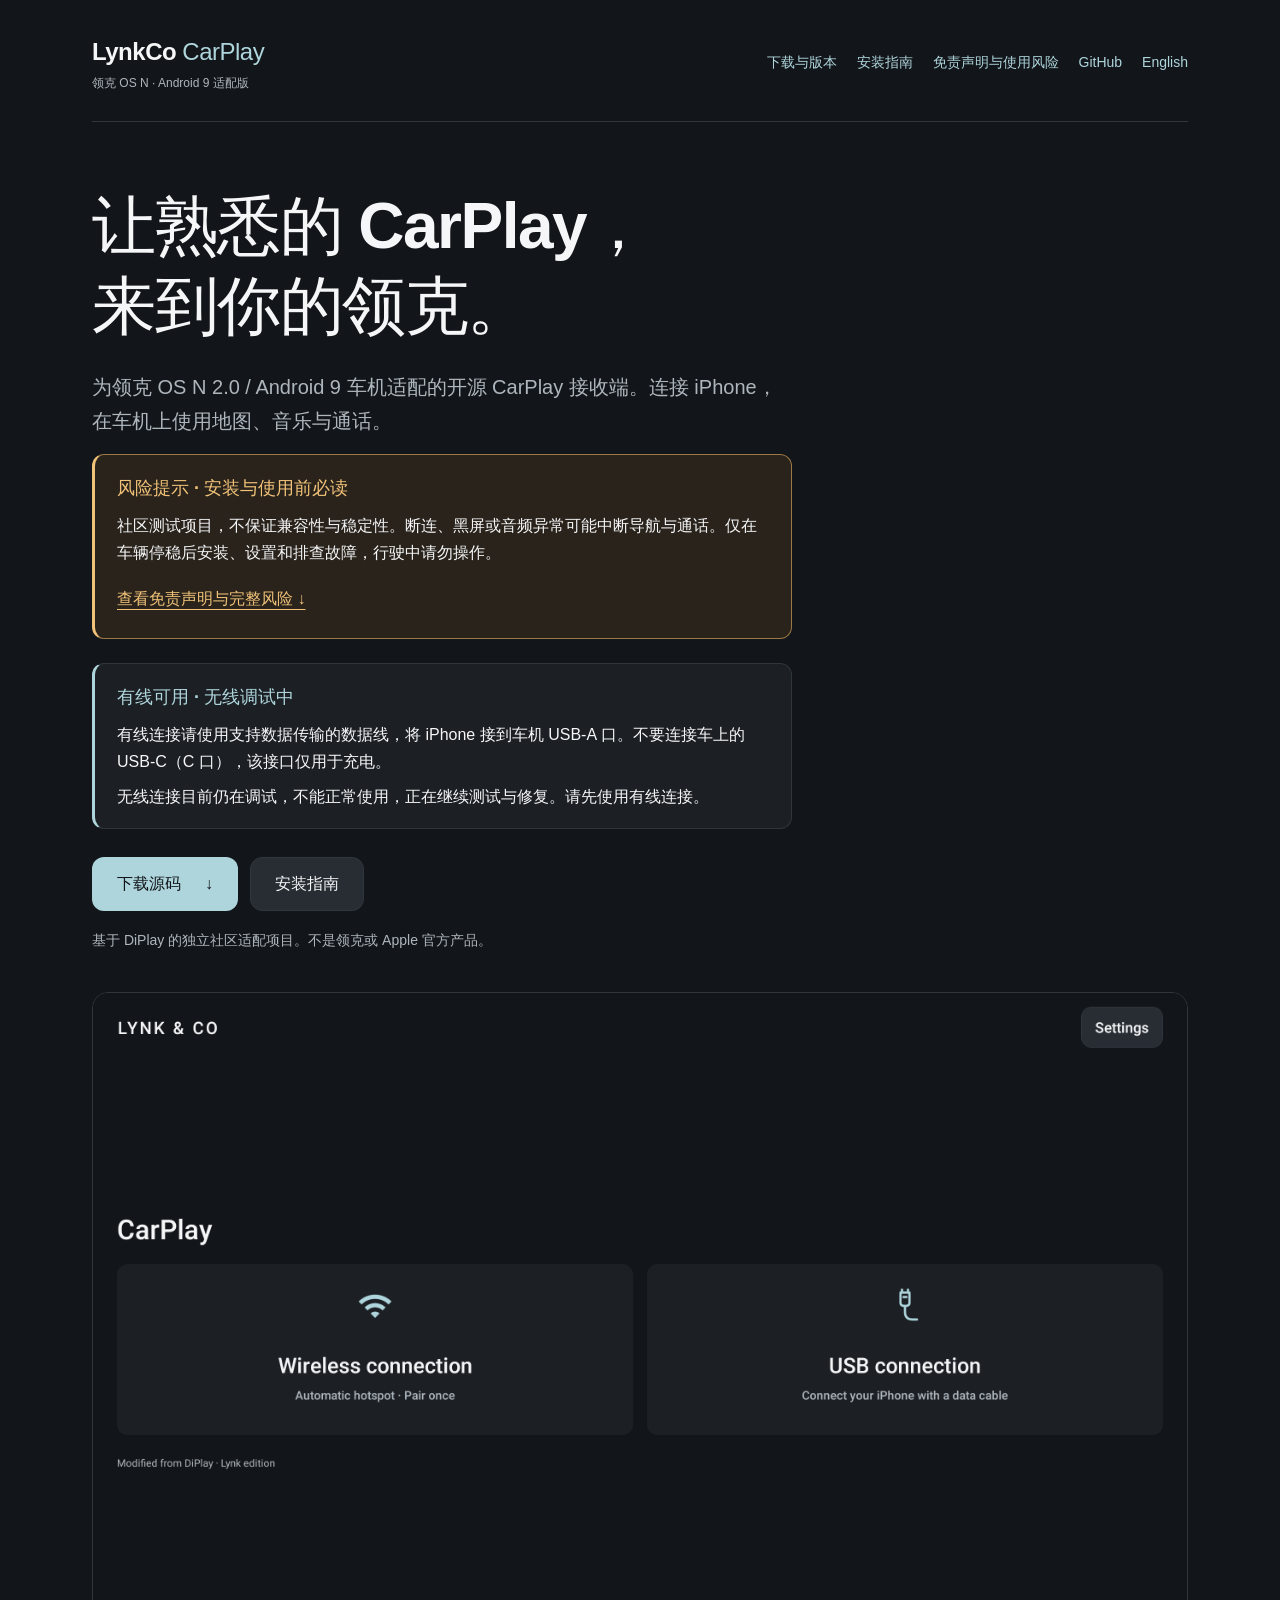
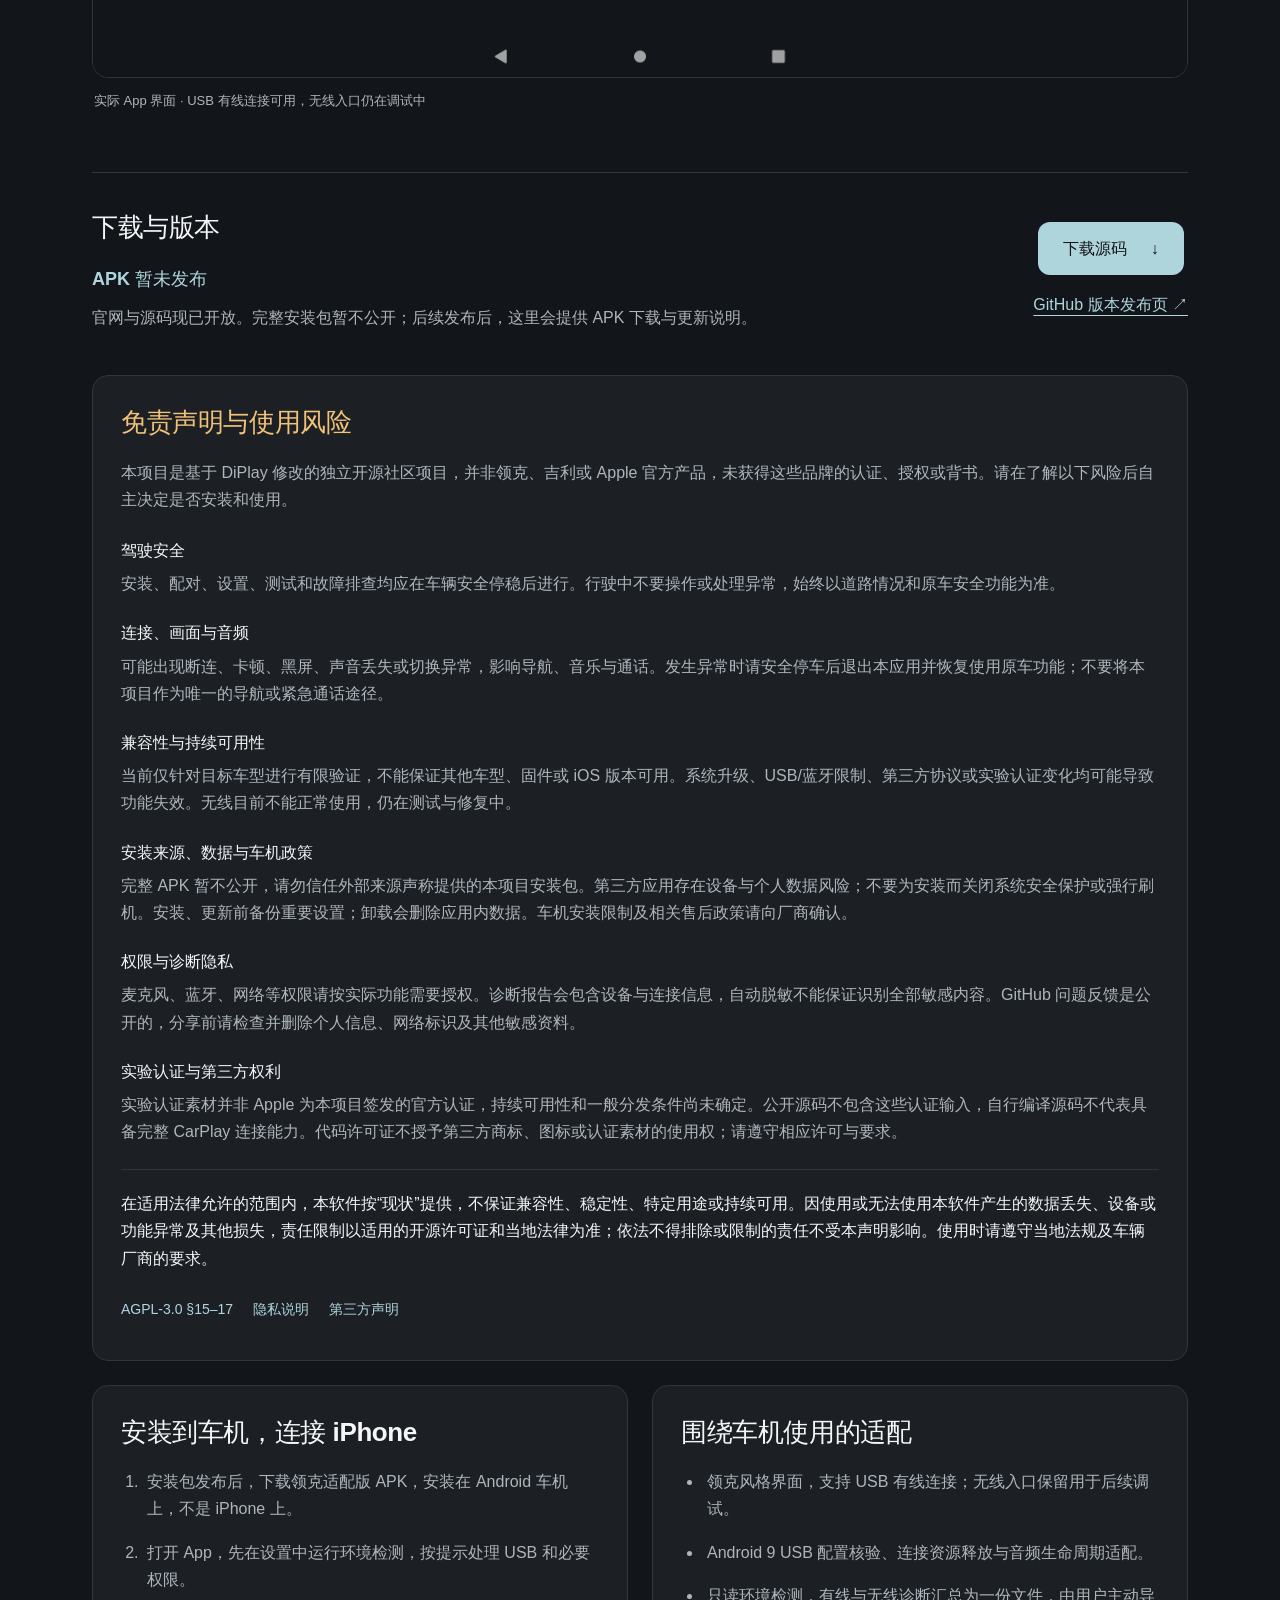
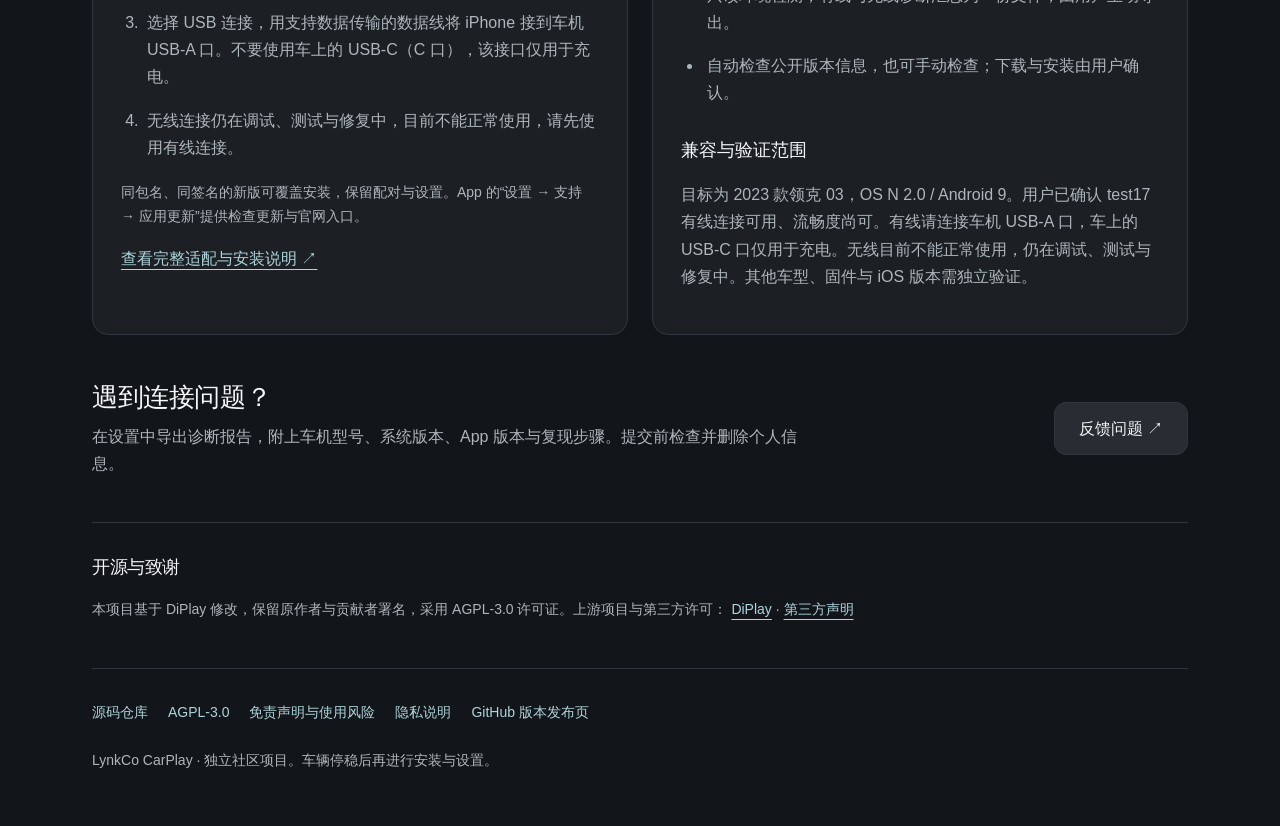
==== commit 80a966b3: "docs: add prominent usage risks and disclaimer" ====
--- a/site/index.html
+++ b/site/index.html
@@ -6,15 +6,17 @@
 <meta property="og:title" content="LynkCo CarPlay"><meta property="og:description" content="为领克 OS N 2.0 / Android 9 车机适配的开源 CarPlay 接收端。连接 iPhone，在车机上使用地图、音乐与通话。"><meta property="og:image" content="https://soBigRice.github.io/LynkCo-DiPlay/assets/home.png"><meta property="og:url" content="https://soBigRice.github.io/LynkCo-DiPlay/"><meta property="og:type" content="website">
 </head><body><main>
 <header><a class="brand" href="./"><strong>LynkCo <span>CarPlay</span></strong><small>领克 OS N · Android 9 适配版</small></a>
-<nav aria-label="主导航"><a href="#download">下载与版本</a><a href="#install">安装指南</a><a href="https://github.com/soBigRice/LynkCo-DiPlay">GitHub</a><a href="./en/" lang="en">English</a></nav></header>
+<nav aria-label="主导航"><a href="#download">下载与版本</a><a href="#install">安装指南</a><a href="#disclaimer">免责声明与使用风险</a><a href="https://github.com/soBigRice/LynkCo-DiPlay">GitHub</a><a href="./en/" lang="en">English</a></nav></header>
 <section class="hero"><h1>让熟悉的 CarPlay，<br>来到你的领克。</h1><p class="intro">为领克 OS N 2.0 / Android 9 车机适配的开源 CarPlay 接收端。连接 iPhone，在车机上使用地图、音乐与通话。</p>
+<aside class="risk-notice" aria-labelledby="risk-title"><strong id="risk-title">风险提示 · 安装与使用前必读</strong><p>社区测试项目，不保证兼容性与稳定性。断连、黑屏或音频异常可能中断导航与通话。仅在车辆停稳后安装、设置和排查故障，行驶中请勿操作。</p><a href="#disclaimer">查看免责声明与完整风险 ↓</a></aside>
 <aside class="connection-notice" aria-labelledby="connection-status"><strong id="connection-status">有线可用 · 无线调试中</strong><p>有线连接请使用支持数据传输的数据线，将 iPhone 接到车机 USB-A 口。不要连接车上的 USB-C（C 口），该接口仅用于充电。</p><p>无线连接目前仍在调试，不能正常使用，正在继续测试与修复。请先使用有线连接。</p></aside>
 <div class="actions"><a class="button" href="https://github.com/soBigRice/LynkCo-DiPlay/archive/refs/heads/main.zip">下载源码 <span aria-hidden="true">↓</span></a><a class="button secondary" href="#install">安装指南</a></div><p class="note">基于 DiPlay 的独立社区适配项目。不是领克或 Apple 官方产品。</p></section>
 <figure class="product"><a href="./assets/home.png"><img src="./assets/home.png" width="2560" height="1600" alt="领克适配版实际 App 首页，包含无线连接与 USB 连接两个入口" fetchpriority="high"></a><figcaption>实际 App 界面 · USB 有线连接可用，无线入口仍在调试中</figcaption></figure>
 <section class="download-section" id="download"><div><h2>下载与版本</h2><p class="version">APK 暂未发布</p><p>官网与源码现已开放。完整安装包暂不公开；后续发布后，这里会提供 APK 下载与更新说明。</p></div><div class="download-actions"><a class="button" href="https://github.com/soBigRice/LynkCo-DiPlay/archive/refs/heads/main.zip">下载源码 <span aria-hidden="true">↓</span></a><a href="https://github.com/soBigRice/LynkCo-DiPlay/releases">GitHub 版本发布页 ↗</a></div></section>
+<section class="disclaimer card" id="disclaimer" aria-labelledby="disclaimer-title"><h2 id="disclaimer-title">免责声明与使用风险</h2><p>本项目是基于 DiPlay 修改的独立开源社区项目，并非领克、吉利或 Apple 官方产品，未获得这些品牌的认证、授权或背书。请在了解以下风险后自主决定是否安装和使用。</p><dl><div><dt>驾驶安全</dt><dd>安装、配对、设置、测试和故障排查均应在车辆安全停稳后进行。行驶中不要操作或处理异常，始终以道路情况和原车安全功能为准。</dd></div><div><dt>连接、画面与音频</dt><dd>可能出现断连、卡顿、黑屏、声音丢失或切换异常，影响导航、音乐与通话。发生异常时请安全停车后退出本应用并恢复使用原车功能；不要将本项目作为唯一的导航或紧急通话途径。</dd></div><div><dt>兼容性与持续可用性</dt><dd>当前仅针对目标车型进行有限验证，不能保证其他车型、固件或 iOS 版本可用。系统升级、USB/蓝牙限制、第三方协议或实验认证变化均可能导致功能失效。无线目前不能正常使用，仍在测试与修复中。</dd></div><div><dt>安装来源、数据与车机政策</dt><dd>完整 APK 暂不公开，请勿信任外部来源声称提供的本项目安装包。第三方应用存在设备与个人数据风险；不要为安装而关闭系统安全保护或强行刷机。安装、更新前备份重要设置；卸载会删除应用内数据。车机安装限制及相关售后政策请向厂商确认。</dd></div><div><dt>权限与诊断隐私</dt><dd>麦克风、蓝牙、网络等权限请按实际功能需要授权。诊断报告会包含设备与连接信息，自动脱敏不能保证识别全部敏感内容。GitHub 问题反馈是公开的，分享前请检查并删除个人信息、网络标识及其他敏感资料。</dd></div><div><dt>实验认证与第三方权利</dt><dd>实验认证素材并非 Apple 为本项目签发的官方认证，持续可用性和一般分发条件尚未确定。公开源码不包含这些认证输入，自行编译源码不代表具备完整 CarPlay 连接能力。代码许可证不授予第三方商标、图标或认证素材的使用权；请遵守相应许可与要求。</dd></div></dl><p class="disclaimer-terms">在适用法律允许的范围内，本软件按“现状”提供，不保证兼容性、稳定性、特定用途或持续可用。因使用或无法使用本软件产生的数据丢失、设备或功能异常及其他损失，责任限制以适用的开源许可证和当地法律为准；依法不得排除或限制的责任不受本声明影响。使用时请遵守当地法规及车辆厂商的要求。</p><nav><a href="https://github.com/soBigRice/LynkCo-DiPlay/blob/main/docs/licenses/DiAuto-AGPL-3.0.txt">AGPL-3.0 §15–17</a><a href="https://github.com/soBigRice/LynkCo-DiPlay/blob/main/docs/PRIVACY.md">隐私说明</a><a href="https://github.com/soBigRice/LynkCo-DiPlay/blob/main/docs/THIRD_PARTY_NOTICES.md">第三方声明</a></nav></section>
 <div class="grid"><section class="card" id="install"><h2>安装到车机，连接 iPhone</h2><ol><li>安装包发布后，下载领克适配版 APK，安装在 Android 车机上，不是 iPhone 上。</li><li>打开 App，先在设置中运行环境检测，按提示处理 USB 和必要权限。</li><li>选择 USB 连接，用支持数据传输的数据线将 iPhone 接到车机 USB-A 口。不要使用车上的 USB-C（C 口），该接口仅用于充电。</li><li>无线连接仍在调试、测试与修复中，目前不能正常使用，请先使用有线连接。</li></ol><p class="note">同包名、同签名的新版可覆盖安装，保留配对与设置。App 的“设置 → 支持 → 应用更新”提供检查更新与官网入口。</p><a href="https://github.com/soBigRice/LynkCo-DiPlay/blob/main/docs/LYNK_OS_N.md">查看完整适配与安装说明 ↗</a></section>
 <section class="card"><h2>围绕车机使用的适配</h2><ul><li>领克风格界面，支持 USB 有线连接；无线入口保留用于后续调试。</li><li>Android 9 USB 配置核验、连接资源释放与音频生命周期适配。</li><li>只读环境检测，有线与无线诊断汇总为一份文件，由用户主动导出。</li><li>自动检查公开版本信息，也可手动检查；下载与安装由用户确认。</li></ul><h3>兼容与验证范围</h3><p>目标为 2023 款领克 03，OS N 2.0 / Android 9。用户已确认 test17 有线连接可用、流畅度尚可。有线请连接车机 USB-A 口，车上的 USB-C 口仅用于充电。无线目前不能正常使用，仍在调试、测试与修复中。其他车型、固件与 iOS 版本需独立验证。</p></section></div>
 <section class="support"><div><h2>遇到连接问题？</h2><p>在设置中导出诊断报告，附上车机型号、系统版本、App 版本与复现步骤。提交前检查并删除个人信息。</p></div><a class="button secondary" href="https://github.com/soBigRice/LynkCo-DiPlay/issues/new/choose">反馈问题 ↗</a></section>
 <section class="credits"><h2>开源与致谢</h2><p>本项目基于 DiPlay 修改，保留原作者与贡献者署名，采用 AGPL-3.0 许可证。上游项目与第三方许可： <a href="https://github.com/shihabal3amri/DiPlay">DiPlay</a> · <a href="https://github.com/soBigRice/LynkCo-DiPlay/blob/main/docs/THIRD_PARTY_NOTICES.md">第三方声明</a></p></section>
-<footer><nav><a href="https://github.com/soBigRice/LynkCo-DiPlay">源码仓库</a><a href="https://github.com/soBigRice/LynkCo-DiPlay/blob/main/LICENSE">AGPL-3.0</a><a href="https://github.com/soBigRice/LynkCo-DiPlay/blob/main/docs/PRIVACY.md">隐私说明</a><a href="https://github.com/soBigRice/LynkCo-DiPlay/releases">GitHub 版本发布页</a></nav><p>LynkCo CarPlay · 独立社区项目。车辆停稳后再进行安装与设置。</p></footer>
+<footer><nav><a href="https://github.com/soBigRice/LynkCo-DiPlay">源码仓库</a><a href="https://github.com/soBigRice/LynkCo-DiPlay/blob/main/LICENSE">AGPL-3.0</a><a href="#disclaimer">免责声明与使用风险</a><a href="https://github.com/soBigRice/LynkCo-DiPlay/blob/main/docs/PRIVACY.md">隐私说明</a><a href="https://github.com/soBigRice/LynkCo-DiPlay/releases">GitHub 版本发布页</a></nav><p>LynkCo CarPlay · 独立社区项目。车辆停稳后再进行安装与设置。</p></footer>
 </main></body></html>
--- a/site/assets/site.css
+++ b/site/assets/site.css
@@ -1 +1 @@
-:root{color-scheme:dark;font-family:-apple-system,BlinkMacSystemFont,"Segoe UI","PingFang SC",Arial,sans-serif;--bg:#121519;--surface:#1c2025;--raised:#272d33;--border:#2f363d;--accent:#aed5dc;--text:#f5f6f7;--muted:#aeb6bd;background:var(--bg);color:var(--text);font-synthesis:none}*{box-sizing:border-box}html{scroll-behavior:smooth;scroll-padding-top:24px}body{margin:0;line-height:1.7}main{max-width:1160px;margin:auto;padding:32px}a{color:var(--accent);text-underline-offset:5px}a:focus-visible{outline:3px solid var(--accent);outline-offset:5px}header{display:flex;align-items:center;justify-content:space-between;gap:24px;padding-bottom:28px;border-bottom:1px solid var(--border)}.brand{text-decoration:none;color:var(--text)}.brand strong{font-size:24px;letter-spacing:-.5px}.brand span{font-weight:400;color:var(--accent)}.brand small{display:block;color:var(--muted);font-size:12px}nav{display:flex;flex-wrap:wrap;gap:20px}nav a{font-size:14px;text-decoration:none;display:inline-flex;align-items:center;min-height:44px}.hero{padding:64px 0 40px;max-width:900px}h1{font-size:clamp(36px,5.5vw,64px);line-height:1.25;letter-spacing:-1.5px;margin:0 0 24px;font-weight:650}h2{font-size:26px;line-height:1.4;margin:0 0 18px;letter-spacing:-.4px}h3{font-size:18px;margin:28px 0 8px}p{color:var(--muted)}.intro{font-size:20px;max-width:700px;margin:0}.connection-notice{max-width:700px;margin-top:24px;padding:18px 22px;background:var(--surface);border:1px solid var(--border);border-inline-start:3px solid var(--accent);border-radius:12px}.connection-notice strong{color:var(--accent);font-size:18px}.connection-notice p{margin:8px 0 0;font-size:16px;color:var(--text)}.actions{display:flex;flex-wrap:wrap;gap:12px;margin:28px 0 18px}.button{font-size:16px;display:inline-flex;align-items:center;justify-content:center;gap:24px;min-height:52px;background:var(--accent);color:var(--bg);padding:12px 24px;border:1px solid transparent;border-radius:12px;text-decoration:none;font-weight:600}.button:hover{background:#c2e3e8}.button.secondary{background:var(--raised);border-color:var(--border);color:var(--text)}.button.secondary:hover{background:#343d45}.note{font-size:14px;margin:0;color:var(--muted)}.product{margin:0 0 48px}.product img{width:100%;height:auto;display:block;border:1px solid var(--border);border-radius:16px}.product figcaption{font-size:13px;color:var(--muted);padding:12px 2px}.download-section{display:flex;gap:40px;justify-content:space-between;align-items:center;border-top:1px solid var(--border);padding:36px 0 44px}.download-section p{max-width:700px;margin:0}.download-section .version{color:var(--accent);font-size:18px;font-weight:600;margin-bottom:10px}.download-actions{display:flex;flex-direction:column;align-items:center;gap:16px;flex-shrink:0}.grid{display:grid;grid-template-columns:1fr 1fr;gap:24px}.card{background:var(--surface);border:1px solid var(--border);border-radius:16px;padding:28px;min-width:0}ol,ul{padding-inline-start:22px;color:var(--muted);margin:0 0 20px}li{padding-inline-start:4px;margin-bottom:16px}.card p{margin-bottom:16px}.support{display:flex;align-items:center;justify-content:space-between;gap:32px;padding:44px 0;border-bottom:1px solid var(--border)}.support h2{margin-bottom:8px}.support p{max-width:730px;margin:0}.support .button{flex-shrink:0}.credits{padding:32px 0}.credits h2{font-size:18px}.credits p,footer{font-size:14px}footer{border-top:1px solid var(--border);padding:22px 0;color:var(--muted)}footer p{margin-bottom:0}@media(max-width:760px){main{padding:24px 20px}header{align-items:flex-start;flex-direction:column;gap:12px;padding-bottom:20px}nav{gap:16px}.hero{padding:36px 0 28px}h1{letter-spacing:-.7px}.intro{font-size:18px}.product{margin-bottom:24px}.grid{grid-template-columns:1fr}.card{padding:24px}.download-section,.support{align-items:flex-start;flex-direction:column;gap:22px;padding:28px 0}.download-actions{align-items:flex-start}.support .button{width:100%}.credits{padding:28px 0}}@media(prefers-reduced-motion:reduce){html{scroll-behavior:auto}}
+:root{color-scheme:dark;font-family:-apple-system,BlinkMacSystemFont,"Segoe UI","PingFang SC",Arial,sans-serif;--bg:#121519;--surface:#1c2025;--raised:#272d33;--border:#2f363d;--accent:#aed5dc;--text:#f5f6f7;--muted:#aeb6bd;--warning:#f1c278;--warning-bg:#29231c;--warning-border:#9b7845;background:var(--bg);color:var(--text);font-synthesis:none}*{box-sizing:border-box}html{scroll-behavior:smooth;scroll-padding-top:24px}body{margin:0;line-height:1.7}main{max-width:1160px;margin:auto;padding:32px}a{color:var(--accent);text-underline-offset:5px}a:focus-visible{outline:3px solid var(--accent);outline-offset:5px}header{display:flex;align-items:center;justify-content:space-between;gap:24px;padding-bottom:28px;border-bottom:1px solid var(--border)}.brand{text-decoration:none;color:var(--text)}.brand strong{font-size:24px;letter-spacing:-.5px}.brand span{font-weight:400;color:var(--accent)}.brand small{display:block;color:var(--muted);font-size:12px}nav{display:flex;flex-wrap:wrap;gap:20px}nav a{font-size:14px;text-decoration:none;display:inline-flex;align-items:center;min-height:44px}.hero{padding:64px 0 40px;max-width:900px}h1{font-size:clamp(36px,5.5vw,64px);line-height:1.25;letter-spacing:-1.5px;margin:0 0 24px;font-weight:650}h2{font-size:26px;line-height:1.4;margin:0 0 18px;letter-spacing:-.4px}h3{font-size:18px;margin:28px 0 8px}p{color:var(--muted)}.intro{font-size:20px;max-width:700px;margin:0}.connection-notice{max-width:700px;margin-top:24px;padding:18px 22px;background:var(--surface);border:1px solid var(--border);border-inline-start:3px solid var(--accent);border-radius:12px}.connection-notice strong{color:var(--accent);font-size:18px}.connection-notice p{margin:8px 0 0;font-size:16px;color:var(--text)}.risk-notice{max-width:700px;margin-top:16px;padding:18px 22px;background:var(--warning-bg);border:1px solid var(--warning-border);border-inline-start:3px solid var(--warning);border-radius:12px}.risk-notice strong,.risk-notice a{color:var(--warning)}.risk-notice strong{font-size:18px}.risk-notice p{margin:8px 0 10px;color:var(--text);font-size:16px}.risk-notice a{display:inline-flex;align-items:center;min-height:44px;font-weight:600}.risk-notice a:focus-visible{outline-color:var(--warning)}.disclaimer{margin-bottom:24px;border-color:var(--warning-border)}.disclaimer h2{color:var(--warning)}.disclaimer dl{margin:24px 0}.disclaimer dl div+div{margin-top:22px}.disclaimer dt{font-weight:600;color:var(--text)}.disclaimer dd{margin:6px 0 0;color:var(--muted)}.disclaimer .disclaimer-terms{border-top:1px solid var(--border);padding-top:20px;color:var(--text)}.actions{display:flex;flex-wrap:wrap;gap:12px;margin:28px 0 18px}.button{font-size:16px;display:inline-flex;align-items:center;justify-content:center;gap:24px;min-height:52px;background:var(--accent);color:var(--bg);padding:12px 24px;border:1px solid transparent;border-radius:12px;text-decoration:none;font-weight:600}.button:hover{background:#c2e3e8}.button.secondary{background:var(--raised);border-color:var(--border);color:var(--text)}.button.secondary:hover{background:#343d45}.note{font-size:14px;margin:0;color:var(--muted)}.product{margin:0 0 48px}.product img{width:100%;height:auto;display:block;border:1px solid var(--border);border-radius:16px}.product figcaption{font-size:13px;color:var(--muted);padding:12px 2px}.download-section{display:flex;gap:40px;justify-content:space-between;align-items:center;border-top:1px solid var(--border);padding:36px 0 44px}.download-section p{max-width:700px;margin:0}.download-section .version{color:var(--accent);font-size:18px;font-weight:600;margin-bottom:10px}.download-actions{display:flex;flex-direction:column;align-items:center;gap:16px;flex-shrink:0}.grid{display:grid;grid-template-columns:1fr 1fr;gap:24px}.card{background:var(--surface);border:1px solid var(--border);border-radius:16px;padding:28px;min-width:0}ol,ul{padding-inline-start:22px;color:var(--muted);margin:0 0 20px}li{padding-inline-start:4px;margin-bottom:16px}.card p{margin-bottom:16px}.support{display:flex;align-items:center;justify-content:space-between;gap:32px;padding:44px 0;border-bottom:1px solid var(--border)}.support h2{margin-bottom:8px}.support p{max-width:730px;margin:0}.support .button{flex-shrink:0}.credits{padding:32px 0}.credits h2{font-size:18px}.credits p,footer{font-size:14px}footer{border-top:1px solid var(--border);padding:22px 0;color:var(--muted)}footer p{margin-bottom:0}@media(max-width:760px){main{padding:24px 20px}header{align-items:flex-start;flex-direction:column;gap:12px;padding-bottom:20px}nav{gap:16px}.hero{padding:36px 0 28px}h1{letter-spacing:-.7px}.intro{font-size:18px}.product{margin-bottom:24px}.grid{grid-template-columns:1fr}.card{padding:24px}.download-section,.support{align-items:flex-start;flex-direction:column;gap:22px;padding:28px 0}.download-actions{align-items:flex-start}.support .button{width:100%}.credits{padding:28px 0}}@media(prefers-reduced-motion:reduce){html{scroll-behavior:auto}}
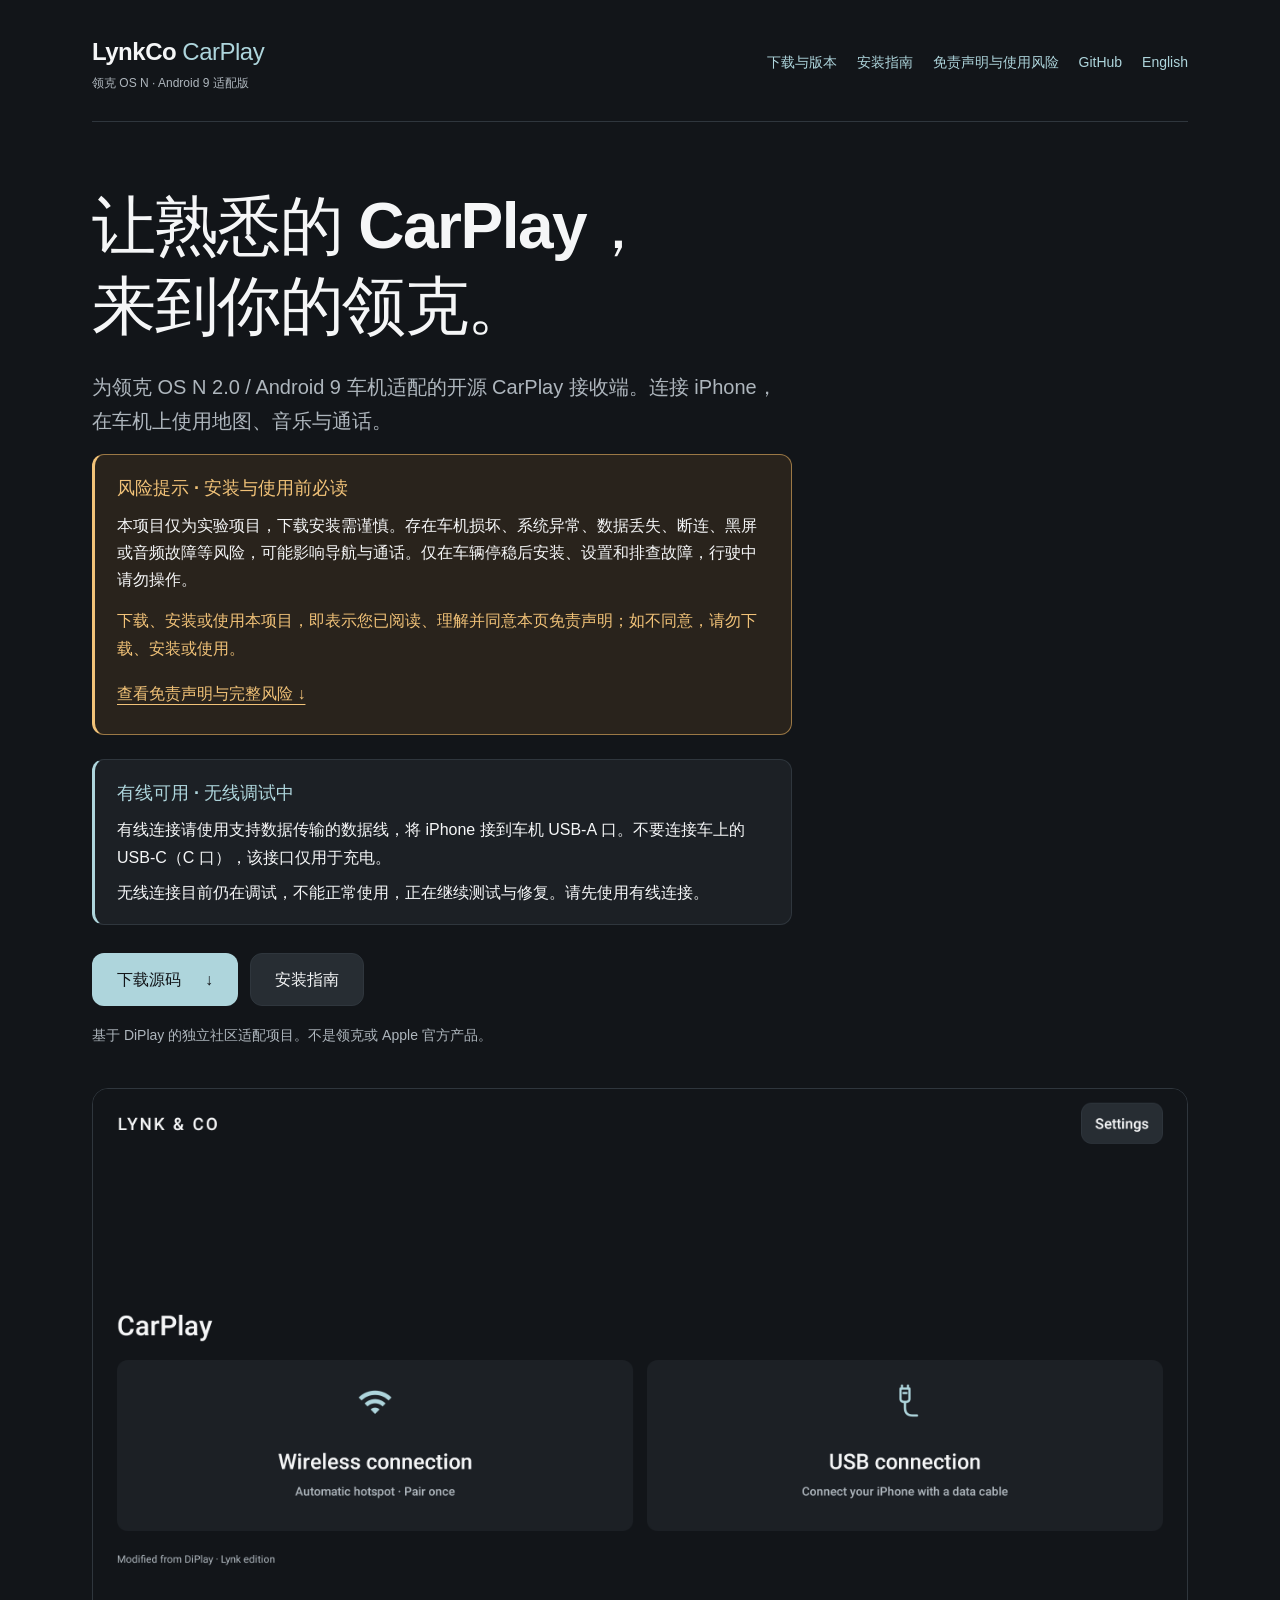
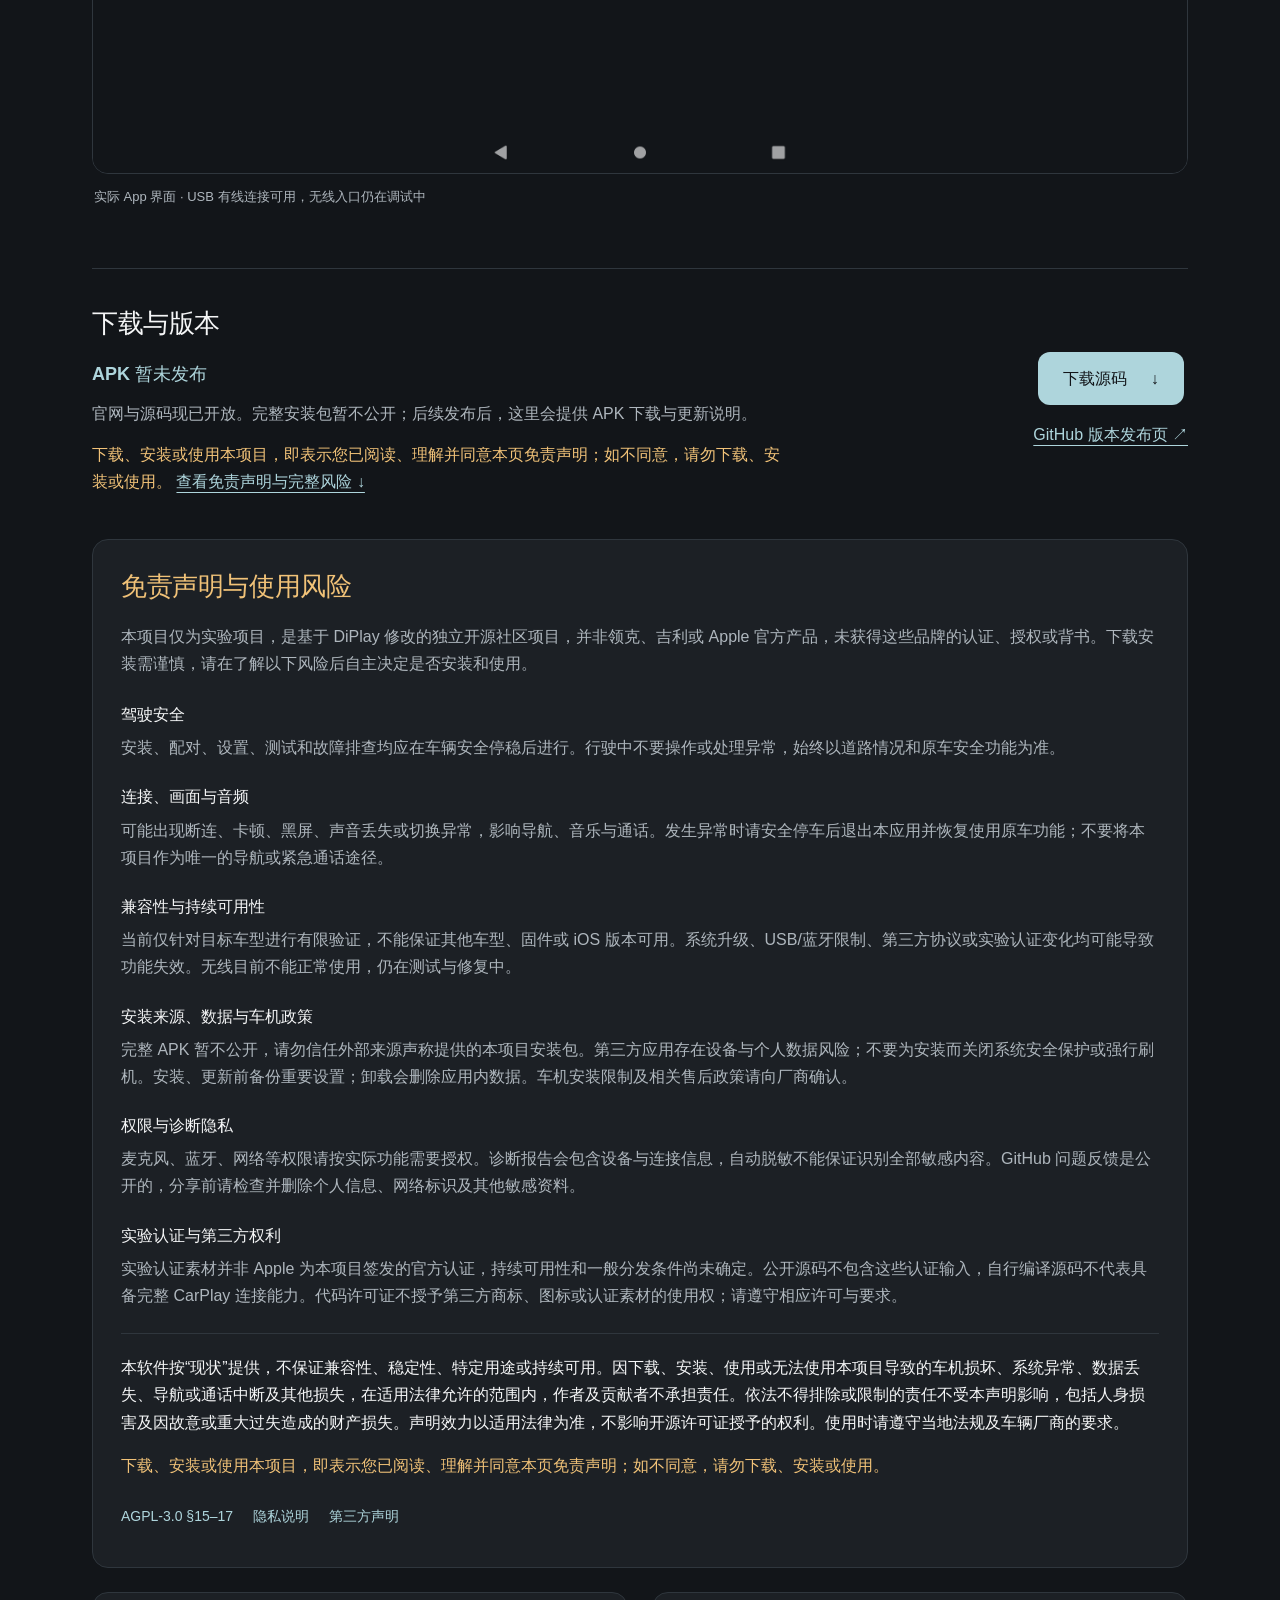
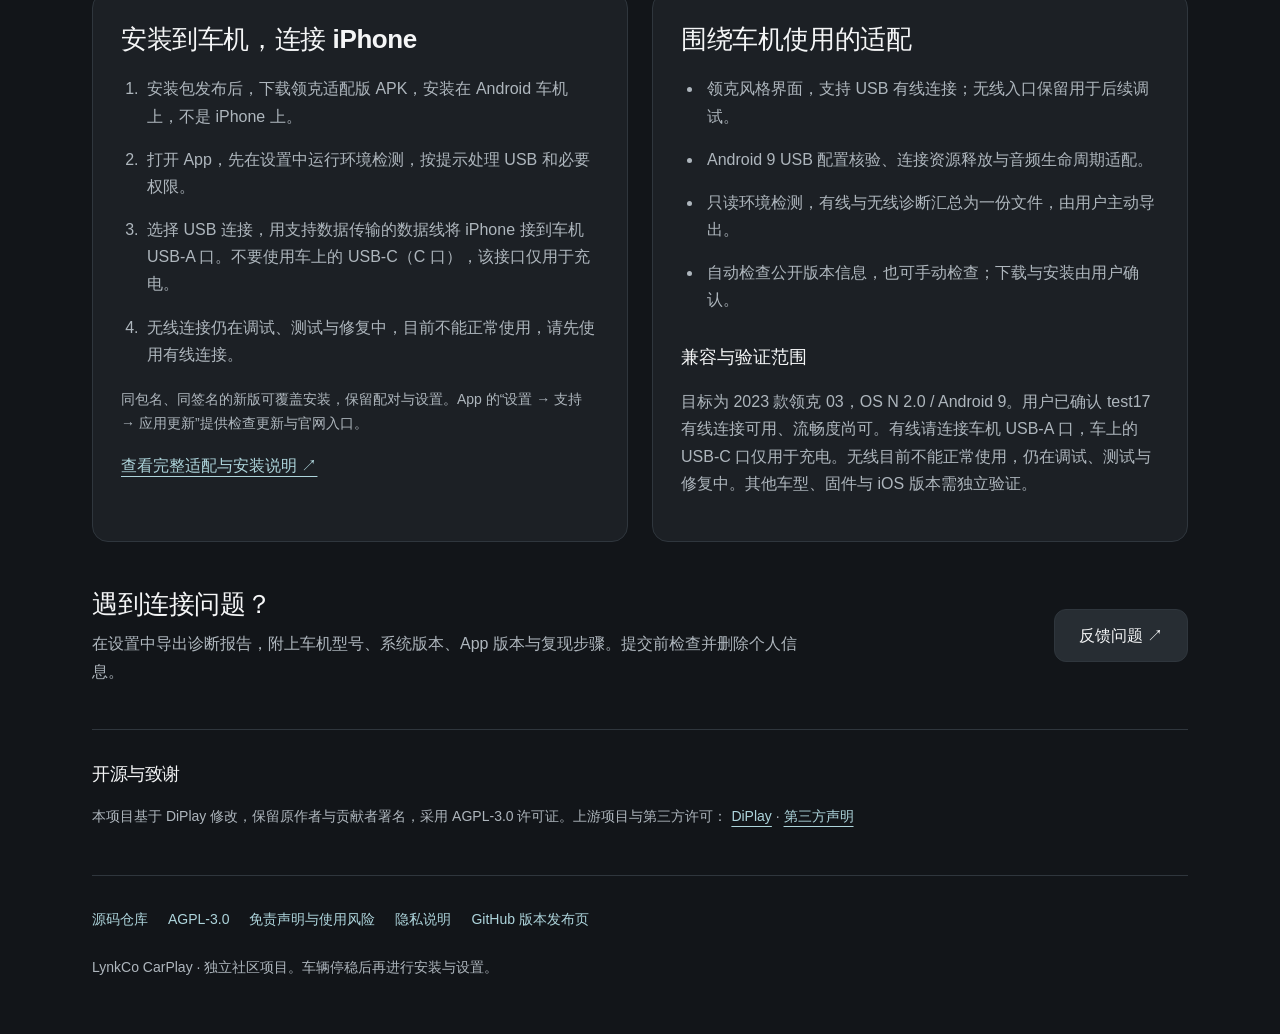
==== commit 705336e7: "docs: clarify experimental use and download acknowledgement" ====
--- a/site/index.html
+++ b/site/index.html
@@ -8,12 +8,12 @@
 <header><a class="brand" href="./"><strong>LynkCo <span>CarPlay</span></strong><small>领克 OS N · Android 9 适配版</small></a>
 <nav aria-label="主导航"><a href="#download">下载与版本</a><a href="#install">安装指南</a><a href="#disclaimer">免责声明与使用风险</a><a href="https://github.com/soBigRice/LynkCo-DiPlay">GitHub</a><a href="./en/" lang="en">English</a></nav></header>
 <section class="hero"><h1>让熟悉的 CarPlay，<br>来到你的领克。</h1><p class="intro">为领克 OS N 2.0 / Android 9 车机适配的开源 CarPlay 接收端。连接 iPhone，在车机上使用地图、音乐与通话。</p>
-<aside class="risk-notice" aria-labelledby="risk-title"><strong id="risk-title">风险提示 · 安装与使用前必读</strong><p>社区测试项目，不保证兼容性与稳定性。断连、黑屏或音频异常可能中断导航与通话。仅在车辆停稳后安装、设置和排查故障，行驶中请勿操作。</p><a href="#disclaimer">查看免责声明与完整风险 ↓</a></aside>
+<aside class="risk-notice" aria-labelledby="risk-title"><strong id="risk-title">风险提示 · 安装与使用前必读</strong><p>本项目仅为实验项目，下载安装需谨慎。存在车机损坏、系统异常、数据丢失、断连、黑屏或音频故障等风险，可能影响导航与通话。仅在车辆停稳后安装、设置和排查故障，行驶中请勿操作。</p><p class="agreement-note">下载、安装或使用本项目，即表示您已阅读、理解并同意本页免责声明；如不同意，请勿下载、安装或使用。</p><a href="#disclaimer">查看免责声明与完整风险 ↓</a></aside>
 <aside class="connection-notice" aria-labelledby="connection-status"><strong id="connection-status">有线可用 · 无线调试中</strong><p>有线连接请使用支持数据传输的数据线，将 iPhone 接到车机 USB-A 口。不要连接车上的 USB-C（C 口），该接口仅用于充电。</p><p>无线连接目前仍在调试，不能正常使用，正在继续测试与修复。请先使用有线连接。</p></aside>
 <div class="actions"><a class="button" href="https://github.com/soBigRice/LynkCo-DiPlay/archive/refs/heads/main.zip">下载源码 <span aria-hidden="true">↓</span></a><a class="button secondary" href="#install">安装指南</a></div><p class="note">基于 DiPlay 的独立社区适配项目。不是领克或 Apple 官方产品。</p></section>
 <figure class="product"><a href="./assets/home.png"><img src="./assets/home.png" width="2560" height="1600" alt="领克适配版实际 App 首页，包含无线连接与 USB 连接两个入口" fetchpriority="high"></a><figcaption>实际 App 界面 · USB 有线连接可用，无线入口仍在调试中</figcaption></figure>
-<section class="download-section" id="download"><div><h2>下载与版本</h2><p class="version">APK 暂未发布</p><p>官网与源码现已开放。完整安装包暂不公开；后续发布后，这里会提供 APK 下载与更新说明。</p></div><div class="download-actions"><a class="button" href="https://github.com/soBigRice/LynkCo-DiPlay/archive/refs/heads/main.zip">下载源码 <span aria-hidden="true">↓</span></a><a href="https://github.com/soBigRice/LynkCo-DiPlay/releases">GitHub 版本发布页 ↗</a></div></section>
-<section class="disclaimer card" id="disclaimer" aria-labelledby="disclaimer-title"><h2 id="disclaimer-title">免责声明与使用风险</h2><p>本项目是基于 DiPlay 修改的独立开源社区项目，并非领克、吉利或 Apple 官方产品，未获得这些品牌的认证、授权或背书。请在了解以下风险后自主决定是否安装和使用。</p><dl><div><dt>驾驶安全</dt><dd>安装、配对、设置、测试和故障排查均应在车辆安全停稳后进行。行驶中不要操作或处理异常，始终以道路情况和原车安全功能为准。</dd></div><div><dt>连接、画面与音频</dt><dd>可能出现断连、卡顿、黑屏、声音丢失或切换异常，影响导航、音乐与通话。发生异常时请安全停车后退出本应用并恢复使用原车功能；不要将本项目作为唯一的导航或紧急通话途径。</dd></div><div><dt>兼容性与持续可用性</dt><dd>当前仅针对目标车型进行有限验证，不能保证其他车型、固件或 iOS 版本可用。系统升级、USB/蓝牙限制、第三方协议或实验认证变化均可能导致功能失效。无线目前不能正常使用，仍在测试与修复中。</dd></div><div><dt>安装来源、数据与车机政策</dt><dd>完整 APK 暂不公开，请勿信任外部来源声称提供的本项目安装包。第三方应用存在设备与个人数据风险；不要为安装而关闭系统安全保护或强行刷机。安装、更新前备份重要设置；卸载会删除应用内数据。车机安装限制及相关售后政策请向厂商确认。</dd></div><div><dt>权限与诊断隐私</dt><dd>麦克风、蓝牙、网络等权限请按实际功能需要授权。诊断报告会包含设备与连接信息，自动脱敏不能保证识别全部敏感内容。GitHub 问题反馈是公开的，分享前请检查并删除个人信息、网络标识及其他敏感资料。</dd></div><div><dt>实验认证与第三方权利</dt><dd>实验认证素材并非 Apple 为本项目签发的官方认证，持续可用性和一般分发条件尚未确定。公开源码不包含这些认证输入，自行编译源码不代表具备完整 CarPlay 连接能力。代码许可证不授予第三方商标、图标或认证素材的使用权；请遵守相应许可与要求。</dd></div></dl><p class="disclaimer-terms">在适用法律允许的范围内，本软件按“现状”提供，不保证兼容性、稳定性、特定用途或持续可用。因使用或无法使用本软件产生的数据丢失、设备或功能异常及其他损失，责任限制以适用的开源许可证和当地法律为准；依法不得排除或限制的责任不受本声明影响。使用时请遵守当地法规及车辆厂商的要求。</p><nav><a href="https://github.com/soBigRice/LynkCo-DiPlay/blob/main/docs/licenses/DiAuto-AGPL-3.0.txt">AGPL-3.0 §15–17</a><a href="https://github.com/soBigRice/LynkCo-DiPlay/blob/main/docs/PRIVACY.md">隐私说明</a><a href="https://github.com/soBigRice/LynkCo-DiPlay/blob/main/docs/THIRD_PARTY_NOTICES.md">第三方声明</a></nav></section>
+<section class="download-section" id="download"><div><h2>下载与版本</h2><p class="version">APK 暂未发布</p><p>官网与源码现已开放。完整安装包暂不公开；后续发布后，这里会提供 APK 下载与更新说明。</p><p class="agreement-note">下载、安装或使用本项目，即表示您已阅读、理解并同意本页免责声明；如不同意，请勿下载、安装或使用。 <a href="#disclaimer">查看免责声明与完整风险 ↓</a></p></div><div class="download-actions"><a class="button" href="https://github.com/soBigRice/LynkCo-DiPlay/archive/refs/heads/main.zip">下载源码 <span aria-hidden="true">↓</span></a><a href="https://github.com/soBigRice/LynkCo-DiPlay/releases">GitHub 版本发布页 ↗</a></div></section>
+<section class="disclaimer card" id="disclaimer" aria-labelledby="disclaimer-title"><h2 id="disclaimer-title">免责声明与使用风险</h2><p>本项目仅为实验项目，是基于 DiPlay 修改的独立开源社区项目，并非领克、吉利或 Apple 官方产品，未获得这些品牌的认证、授权或背书。下载安装需谨慎，请在了解以下风险后自主决定是否安装和使用。</p><dl><div><dt>驾驶安全</dt><dd>安装、配对、设置、测试和故障排查均应在车辆安全停稳后进行。行驶中不要操作或处理异常，始终以道路情况和原车安全功能为准。</dd></div><div><dt>连接、画面与音频</dt><dd>可能出现断连、卡顿、黑屏、声音丢失或切换异常，影响导航、音乐与通话。发生异常时请安全停车后退出本应用并恢复使用原车功能；不要将本项目作为唯一的导航或紧急通话途径。</dd></div><div><dt>兼容性与持续可用性</dt><dd>当前仅针对目标车型进行有限验证，不能保证其他车型、固件或 iOS 版本可用。系统升级、USB/蓝牙限制、第三方协议或实验认证变化均可能导致功能失效。无线目前不能正常使用，仍在测试与修复中。</dd></div><div><dt>安装来源、数据与车机政策</dt><dd>完整 APK 暂不公开，请勿信任外部来源声称提供的本项目安装包。第三方应用存在设备与个人数据风险；不要为安装而关闭系统安全保护或强行刷机。安装、更新前备份重要设置；卸载会删除应用内数据。车机安装限制及相关售后政策请向厂商确认。</dd></div><div><dt>权限与诊断隐私</dt><dd>麦克风、蓝牙、网络等权限请按实际功能需要授权。诊断报告会包含设备与连接信息，自动脱敏不能保证识别全部敏感内容。GitHub 问题反馈是公开的，分享前请检查并删除个人信息、网络标识及其他敏感资料。</dd></div><div><dt>实验认证与第三方权利</dt><dd>实验认证素材并非 Apple 为本项目签发的官方认证，持续可用性和一般分发条件尚未确定。公开源码不包含这些认证输入，自行编译源码不代表具备完整 CarPlay 连接能力。代码许可证不授予第三方商标、图标或认证素材的使用权；请遵守相应许可与要求。</dd></div></dl><p class="disclaimer-terms">本软件按“现状”提供，不保证兼容性、稳定性、特定用途或持续可用。因下载、安装、使用或无法使用本项目导致的车机损坏、系统异常、数据丢失、导航或通话中断及其他损失，在适用法律允许的范围内，作者及贡献者不承担责任。依法不得排除或限制的责任不受本声明影响，包括人身损害及因故意或重大过失造成的财产损失。声明效力以适用法律为准，不影响开源许可证授予的权利。使用时请遵守当地法规及车辆厂商的要求。</p><p class="agreement-note">下载、安装或使用本项目，即表示您已阅读、理解并同意本页免责声明；如不同意，请勿下载、安装或使用。</p><nav><a href="https://github.com/soBigRice/LynkCo-DiPlay/blob/main/docs/licenses/DiAuto-AGPL-3.0.txt">AGPL-3.0 §15–17</a><a href="https://github.com/soBigRice/LynkCo-DiPlay/blob/main/docs/PRIVACY.md">隐私说明</a><a href="https://github.com/soBigRice/LynkCo-DiPlay/blob/main/docs/THIRD_PARTY_NOTICES.md">第三方声明</a></nav></section>
 <div class="grid"><section class="card" id="install"><h2>安装到车机，连接 iPhone</h2><ol><li>安装包发布后，下载领克适配版 APK，安装在 Android 车机上，不是 iPhone 上。</li><li>打开 App，先在设置中运行环境检测，按提示处理 USB 和必要权限。</li><li>选择 USB 连接，用支持数据传输的数据线将 iPhone 接到车机 USB-A 口。不要使用车上的 USB-C（C 口），该接口仅用于充电。</li><li>无线连接仍在调试、测试与修复中，目前不能正常使用，请先使用有线连接。</li></ol><p class="note">同包名、同签名的新版可覆盖安装，保留配对与设置。App 的“设置 → 支持 → 应用更新”提供检查更新与官网入口。</p><a href="https://github.com/soBigRice/LynkCo-DiPlay/blob/main/docs/LYNK_OS_N.md">查看完整适配与安装说明 ↗</a></section>
 <section class="card"><h2>围绕车机使用的适配</h2><ul><li>领克风格界面，支持 USB 有线连接；无线入口保留用于后续调试。</li><li>Android 9 USB 配置核验、连接资源释放与音频生命周期适配。</li><li>只读环境检测，有线与无线诊断汇总为一份文件，由用户主动导出。</li><li>自动检查公开版本信息，也可手动检查；下载与安装由用户确认。</li></ul><h3>兼容与验证范围</h3><p>目标为 2023 款领克 03，OS N 2.0 / Android 9。用户已确认 test17 有线连接可用、流畅度尚可。有线请连接车机 USB-A 口，车上的 USB-C 口仅用于充电。无线目前不能正常使用，仍在调试、测试与修复中。其他车型、固件与 iOS 版本需独立验证。</p></section></div>
 <section class="support"><div><h2>遇到连接问题？</h2><p>在设置中导出诊断报告，附上车机型号、系统版本、App 版本与复现步骤。提交前检查并删除个人信息。</p></div><a class="button secondary" href="https://github.com/soBigRice/LynkCo-DiPlay/issues/new/choose">反馈问题 ↗</a></section>
--- a/site/assets/site.css
+++ b/site/assets/site.css
@@ -1 +1 @@
-:root{color-scheme:dark;font-family:-apple-system,BlinkMacSystemFont,"Segoe UI","PingFang SC",Arial,sans-serif;--bg:#121519;--surface:#1c2025;--raised:#272d33;--border:#2f363d;--accent:#aed5dc;--text:#f5f6f7;--muted:#aeb6bd;--warning:#f1c278;--warning-bg:#29231c;--warning-border:#9b7845;background:var(--bg);color:var(--text);font-synthesis:none}*{box-sizing:border-box}html{scroll-behavior:smooth;scroll-padding-top:24px}body{margin:0;line-height:1.7}main{max-width:1160px;margin:auto;padding:32px}a{color:var(--accent);text-underline-offset:5px}a:focus-visible{outline:3px solid var(--accent);outline-offset:5px}header{display:flex;align-items:center;justify-content:space-between;gap:24px;padding-bottom:28px;border-bottom:1px solid var(--border)}.brand{text-decoration:none;color:var(--text)}.brand strong{font-size:24px;letter-spacing:-.5px}.brand span{font-weight:400;color:var(--accent)}.brand small{display:block;color:var(--muted);font-size:12px}nav{display:flex;flex-wrap:wrap;gap:20px}nav a{font-size:14px;text-decoration:none;display:inline-flex;align-items:center;min-height:44px}.hero{padding:64px 0 40px;max-width:900px}h1{font-size:clamp(36px,5.5vw,64px);line-height:1.25;letter-spacing:-1.5px;margin:0 0 24px;font-weight:650}h2{font-size:26px;line-height:1.4;margin:0 0 18px;letter-spacing:-.4px}h3{font-size:18px;margin:28px 0 8px}p{color:var(--muted)}.intro{font-size:20px;max-width:700px;margin:0}.connection-notice{max-width:700px;margin-top:24px;padding:18px 22px;background:var(--surface);border:1px solid var(--border);border-inline-start:3px solid var(--accent);border-radius:12px}.connection-notice strong{color:var(--accent);font-size:18px}.connection-notice p{margin:8px 0 0;font-size:16px;color:var(--text)}.risk-notice{max-width:700px;margin-top:16px;padding:18px 22px;background:var(--warning-bg);border:1px solid var(--warning-border);border-inline-start:3px solid var(--warning);border-radius:12px}.risk-notice strong,.risk-notice a{color:var(--warning)}.risk-notice strong{font-size:18px}.risk-notice p{margin:8px 0 10px;color:var(--text);font-size:16px}.risk-notice a{display:inline-flex;align-items:center;min-height:44px;font-weight:600}.risk-notice a:focus-visible{outline-color:var(--warning)}.disclaimer{margin-bottom:24px;border-color:var(--warning-border)}.disclaimer h2{color:var(--warning)}.disclaimer dl{margin:24px 0}.disclaimer dl div+div{margin-top:22px}.disclaimer dt{font-weight:600;color:var(--text)}.disclaimer dd{margin:6px 0 0;color:var(--muted)}.disclaimer .disclaimer-terms{border-top:1px solid var(--border);padding-top:20px;color:var(--text)}.actions{display:flex;flex-wrap:wrap;gap:12px;margin:28px 0 18px}.button{font-size:16px;display:inline-flex;align-items:center;justify-content:center;gap:24px;min-height:52px;background:var(--accent);color:var(--bg);padding:12px 24px;border:1px solid transparent;border-radius:12px;text-decoration:none;font-weight:600}.button:hover{background:#c2e3e8}.button.secondary{background:var(--raised);border-color:var(--border);color:var(--text)}.button.secondary:hover{background:#343d45}.note{font-size:14px;margin:0;color:var(--muted)}.product{margin:0 0 48px}.product img{width:100%;height:auto;display:block;border:1px solid var(--border);border-radius:16px}.product figcaption{font-size:13px;color:var(--muted);padding:12px 2px}.download-section{display:flex;gap:40px;justify-content:space-between;align-items:center;border-top:1px solid var(--border);padding:36px 0 44px}.download-section p{max-width:700px;margin:0}.download-section .version{color:var(--accent);font-size:18px;font-weight:600;margin-bottom:10px}.download-actions{display:flex;flex-direction:column;align-items:center;gap:16px;flex-shrink:0}.grid{display:grid;grid-template-columns:1fr 1fr;gap:24px}.card{background:var(--surface);border:1px solid var(--border);border-radius:16px;padding:28px;min-width:0}ol,ul{padding-inline-start:22px;color:var(--muted);margin:0 0 20px}li{padding-inline-start:4px;margin-bottom:16px}.card p{margin-bottom:16px}.support{display:flex;align-items:center;justify-content:space-between;gap:32px;padding:44px 0;border-bottom:1px solid var(--border)}.support h2{margin-bottom:8px}.support p{max-width:730px;margin:0}.support .button{flex-shrink:0}.credits{padding:32px 0}.credits h2{font-size:18px}.credits p,footer{font-size:14px}footer{border-top:1px solid var(--border);padding:22px 0;color:var(--muted)}footer p{margin-bottom:0}@media(max-width:760px){main{padding:24px 20px}header{align-items:flex-start;flex-direction:column;gap:12px;padding-bottom:20px}nav{gap:16px}.hero{padding:36px 0 28px}h1{letter-spacing:-.7px}.intro{font-size:18px}.product{margin-bottom:24px}.grid{grid-template-columns:1fr}.card{padding:24px}.download-section,.support{align-items:flex-start;flex-direction:column;gap:22px;padding:28px 0}.download-actions{align-items:flex-start}.support .button{width:100%}.credits{padding:28px 0}}@media(prefers-reduced-motion:reduce){html{scroll-behavior:auto}}
+:root{color-scheme:dark;font-family:-apple-system,BlinkMacSystemFont,"Segoe UI","PingFang SC",Arial,sans-serif;--bg:#121519;--surface:#1c2025;--raised:#272d33;--border:#2f363d;--accent:#aed5dc;--text:#f5f6f7;--muted:#aeb6bd;--warning:#f1c278;--warning-bg:#29231c;--warning-border:#9b7845;background:var(--bg);color:var(--text);font-synthesis:none}*{box-sizing:border-box}html{scroll-behavior:smooth;scroll-padding-top:24px}body{margin:0;line-height:1.7}main{max-width:1160px;margin:auto;padding:32px}a{color:var(--accent);text-underline-offset:5px}a:focus-visible{outline:3px solid var(--accent);outline-offset:5px}header{display:flex;align-items:center;justify-content:space-between;gap:24px;padding-bottom:28px;border-bottom:1px solid var(--border)}.brand{text-decoration:none;color:var(--text)}.brand strong{font-size:24px;letter-spacing:-.5px}.brand span{font-weight:400;color:var(--accent)}.brand small{display:block;color:var(--muted);font-size:12px}nav{display:flex;flex-wrap:wrap;gap:20px}nav a{font-size:14px;text-decoration:none;display:inline-flex;align-items:center;min-height:44px}.hero{padding:64px 0 40px;max-width:900px}h1{font-size:clamp(36px,5.5vw,64px);line-height:1.25;letter-spacing:-1.5px;margin:0 0 24px;font-weight:650}h2{font-size:26px;line-height:1.4;margin:0 0 18px;letter-spacing:-.4px}h3{font-size:18px;margin:28px 0 8px}p{color:var(--muted)}.intro{font-size:20px;max-width:700px;margin:0}.connection-notice{max-width:700px;margin-top:24px;padding:18px 22px;background:var(--surface);border:1px solid var(--border);border-inline-start:3px solid var(--accent);border-radius:12px}.connection-notice strong{color:var(--accent);font-size:18px}.connection-notice p{margin:8px 0 0;font-size:16px;color:var(--text)}.risk-notice{max-width:700px;margin-top:16px;padding:18px 22px;background:var(--warning-bg);border:1px solid var(--warning-border);border-inline-start:3px solid var(--warning);border-radius:12px}.risk-notice strong,.risk-notice a{color:var(--warning)}.risk-notice strong{font-size:18px}.risk-notice p{margin:8px 0 10px;color:var(--text);font-size:16px}.risk-notice a{display:inline-flex;align-items:center;min-height:44px;font-weight:600}.risk-notice .agreement-note,.disclaimer .agreement-note,.download-section .agreement-note{color:var(--warning);font-weight:600;margin-top:14px}.risk-notice a:focus-visible{outline-color:var(--warning)}.disclaimer{margin-bottom:24px;border-color:var(--warning-border)}.disclaimer h2{color:var(--warning)}.disclaimer dl{margin:24px 0}.disclaimer dl div+div{margin-top:22px}.disclaimer dt{font-weight:600;color:var(--text)}.disclaimer dd{margin:6px 0 0;color:var(--muted)}.disclaimer .disclaimer-terms{border-top:1px solid var(--border);padding-top:20px;color:var(--text)}.actions{display:flex;flex-wrap:wrap;gap:12px;margin:28px 0 18px}.button{font-size:16px;display:inline-flex;align-items:center;justify-content:center;gap:24px;min-height:52px;background:var(--accent);color:var(--bg);padding:12px 24px;border:1px solid transparent;border-radius:12px;text-decoration:none;font-weight:600}.button:hover{background:#c2e3e8}.button.secondary{background:var(--raised);border-color:var(--border);color:var(--text)}.button.secondary:hover{background:#343d45}.note{font-size:14px;margin:0;color:var(--muted)}.product{margin:0 0 48px}.product img{width:100%;height:auto;display:block;border:1px solid var(--border);border-radius:16px}.product figcaption{font-size:13px;color:var(--muted);padding:12px 2px}.download-section{display:flex;gap:40px;justify-content:space-between;align-items:center;border-top:1px solid var(--border);padding:36px 0 44px}.download-section p{max-width:700px;margin:0}.download-section .version{color:var(--accent);font-size:18px;font-weight:600;margin-bottom:10px}.download-actions{display:flex;flex-direction:column;align-items:center;gap:16px;flex-shrink:0}.grid{display:grid;grid-template-columns:1fr 1fr;gap:24px}.card{background:var(--surface);border:1px solid var(--border);border-radius:16px;padding:28px;min-width:0}ol,ul{padding-inline-start:22px;color:var(--muted);margin:0 0 20px}li{padding-inline-start:4px;margin-bottom:16px}.card p{margin-bottom:16px}.support{display:flex;align-items:center;justify-content:space-between;gap:32px;padding:44px 0;border-bottom:1px solid var(--border)}.support h2{margin-bottom:8px}.support p{max-width:730px;margin:0}.support .button{flex-shrink:0}.credits{padding:32px 0}.credits h2{font-size:18px}.credits p,footer{font-size:14px}footer{border-top:1px solid var(--border);padding:22px 0;color:var(--muted)}footer p{margin-bottom:0}@media(max-width:760px){main{padding:24px 20px}header{align-items:flex-start;flex-direction:column;gap:12px;padding-bottom:20px}nav{gap:16px}.hero{padding:36px 0 28px}h1{letter-spacing:-.7px}.intro{font-size:18px}.product{margin-bottom:24px}.grid{grid-template-columns:1fr}.card{padding:24px}.download-section,.support{align-items:flex-start;flex-direction:column;gap:22px;padding:28px 0}.download-actions{align-items:flex-start}.support .button{width:100%}.credits{padding:28px 0}}@media(prefers-reduced-motion:reduce){html{scroll-behavior:auto}}
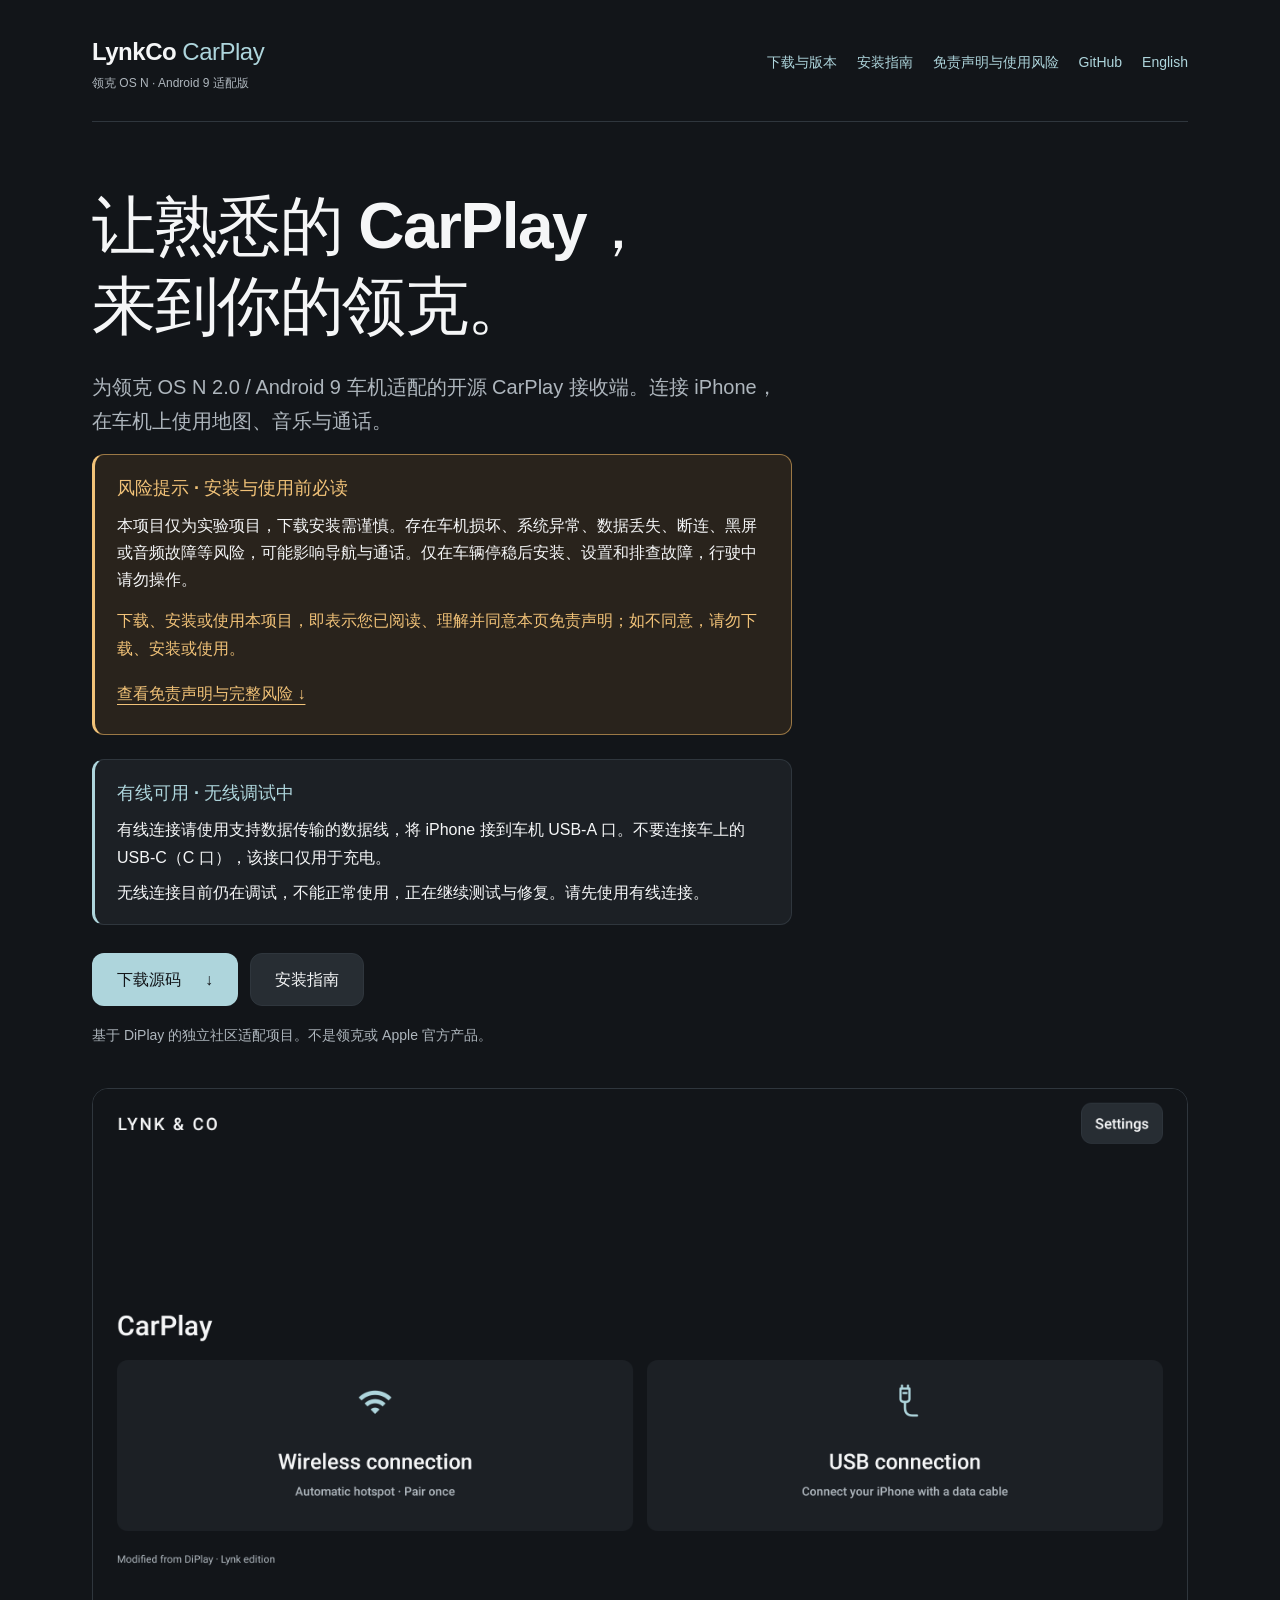
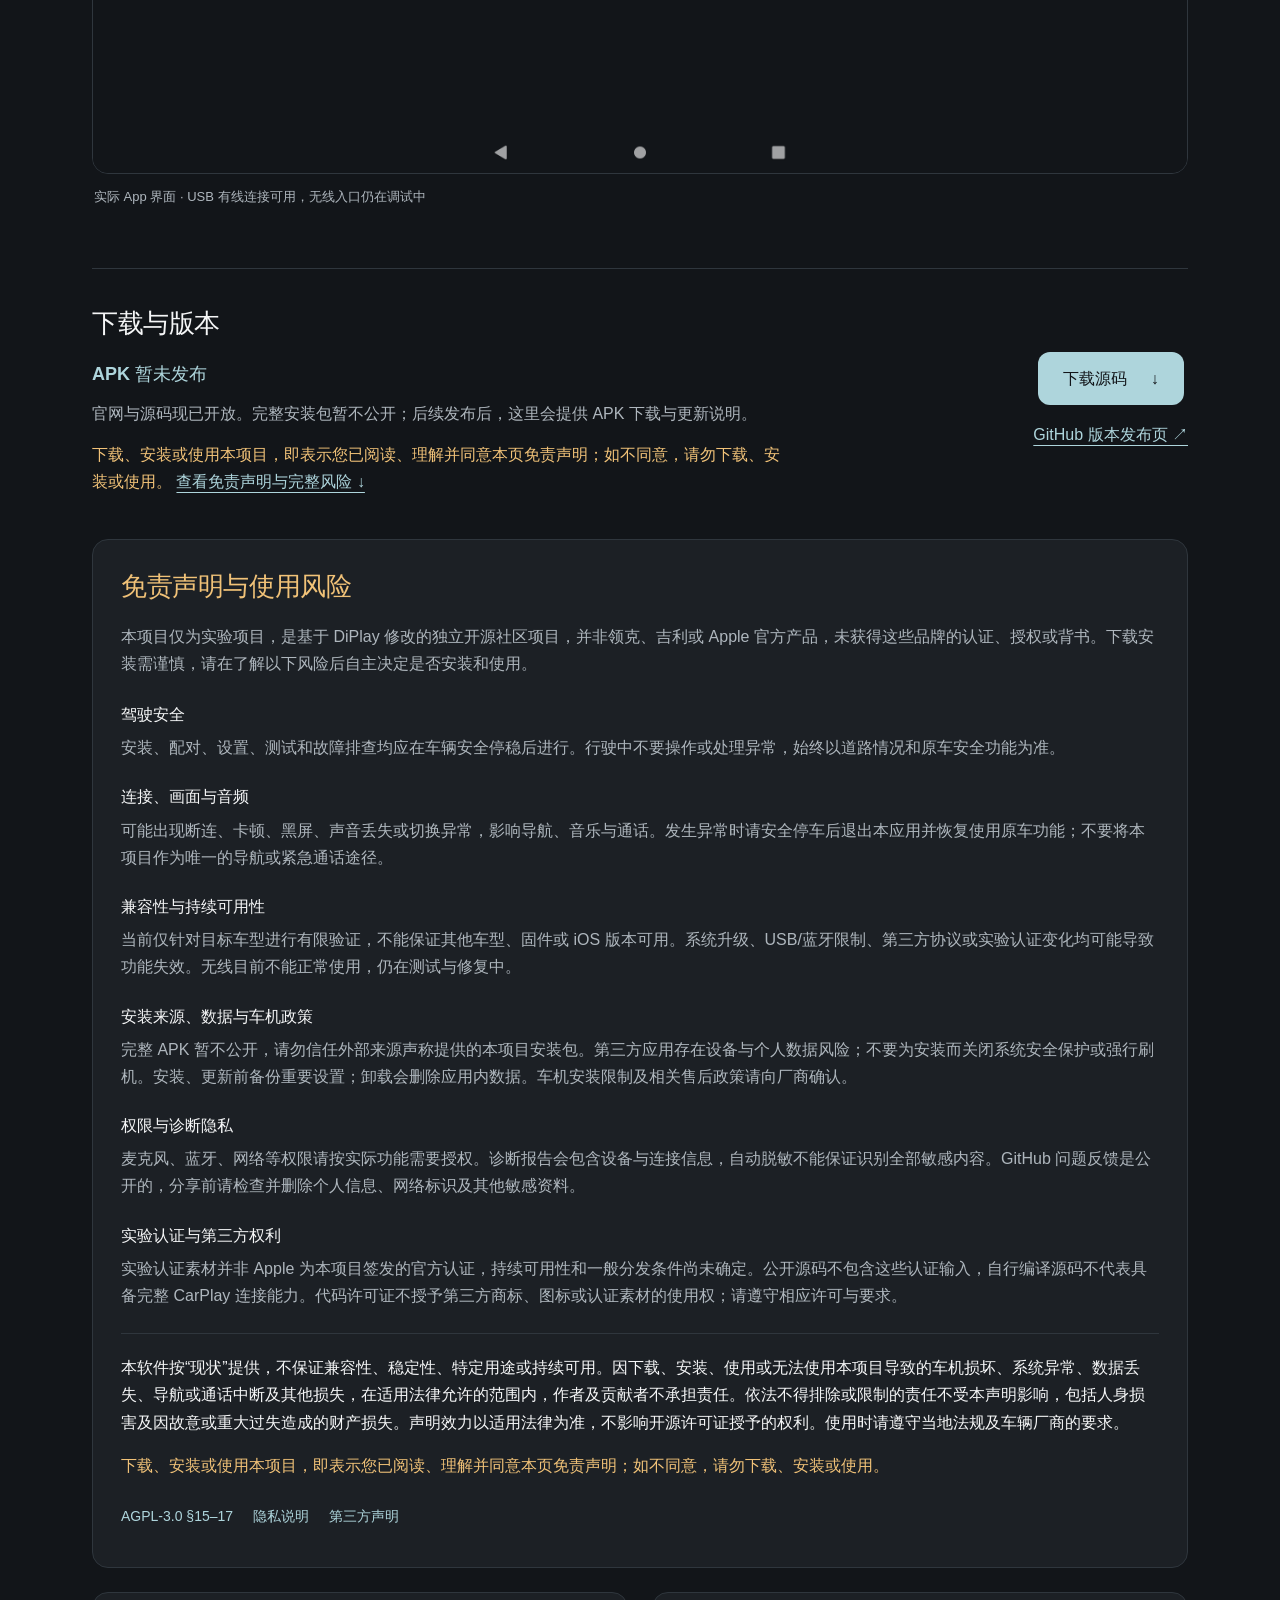
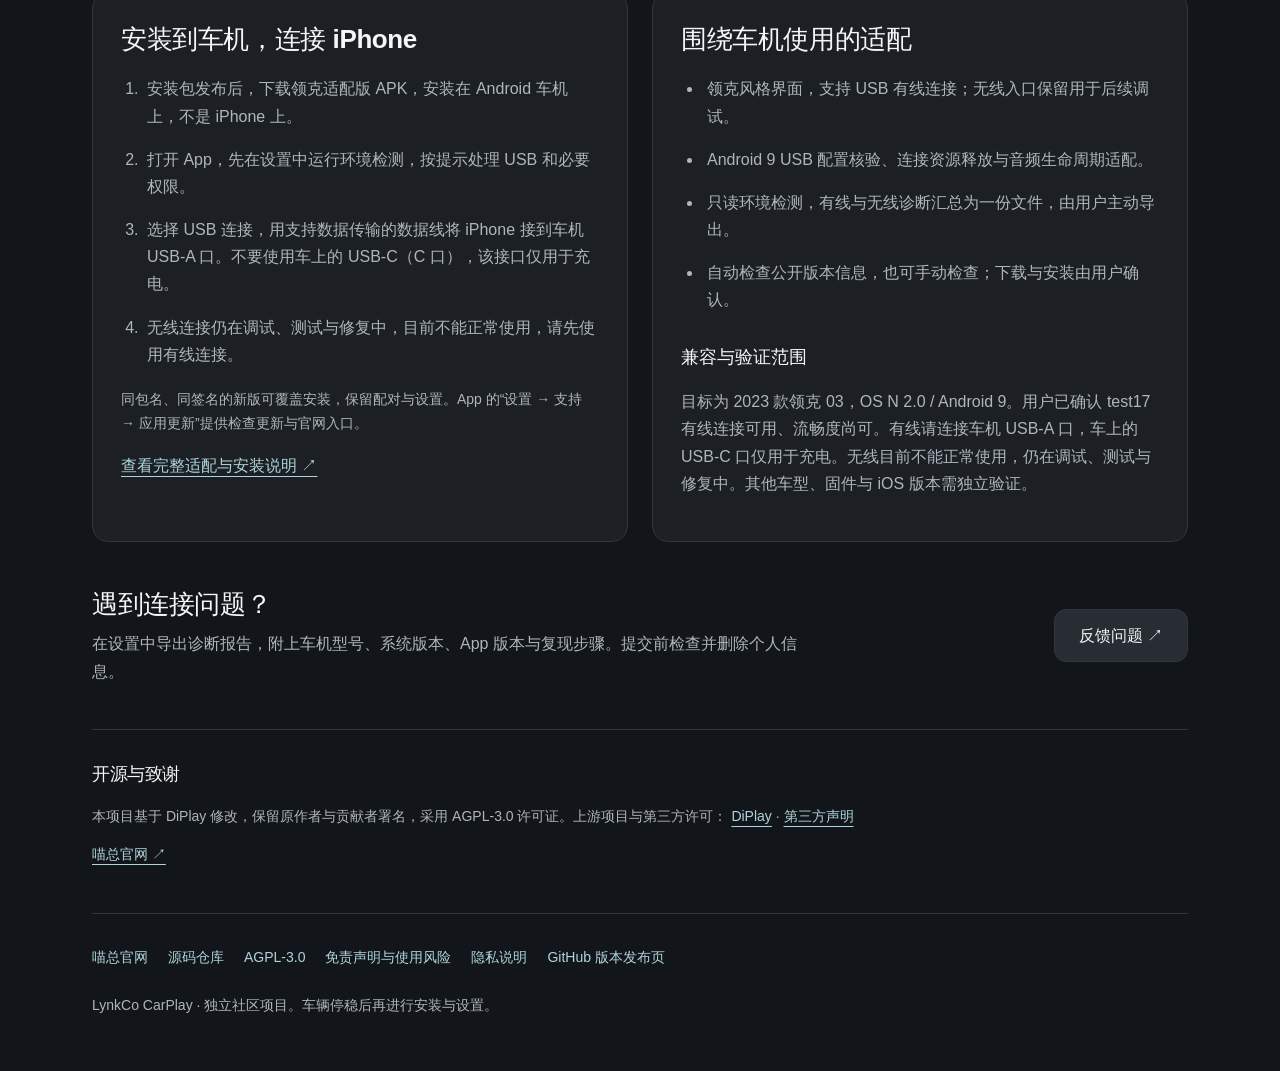
==== commit 796ce3d5: "docs: link Boss Meow website from project pages" ====
--- a/site/index.html
+++ b/site/index.html
@@ -17,6 +17,6 @@
 <div class="grid"><section class="card" id="install"><h2>安装到车机，连接 iPhone</h2><ol><li>安装包发布后，下载领克适配版 APK，安装在 Android 车机上，不是 iPhone 上。</li><li>打开 App，先在设置中运行环境检测，按提示处理 USB 和必要权限。</li><li>选择 USB 连接，用支持数据传输的数据线将 iPhone 接到车机 USB-A 口。不要使用车上的 USB-C（C 口），该接口仅用于充电。</li><li>无线连接仍在调试、测试与修复中，目前不能正常使用，请先使用有线连接。</li></ol><p class="note">同包名、同签名的新版可覆盖安装，保留配对与设置。App 的“设置 → 支持 → 应用更新”提供检查更新与官网入口。</p><a href="https://github.com/soBigRice/LynkCo-DiPlay/blob/main/docs/LYNK_OS_N.md">查看完整适配与安装说明 ↗</a></section>
 <section class="card"><h2>围绕车机使用的适配</h2><ul><li>领克风格界面，支持 USB 有线连接；无线入口保留用于后续调试。</li><li>Android 9 USB 配置核验、连接资源释放与音频生命周期适配。</li><li>只读环境检测，有线与无线诊断汇总为一份文件，由用户主动导出。</li><li>自动检查公开版本信息，也可手动检查；下载与安装由用户确认。</li></ul><h3>兼容与验证范围</h3><p>目标为 2023 款领克 03，OS N 2.0 / Android 9。用户已确认 test17 有线连接可用、流畅度尚可。有线请连接车机 USB-A 口，车上的 USB-C 口仅用于充电。无线目前不能正常使用，仍在调试、测试与修复中。其他车型、固件与 iOS 版本需独立验证。</p></section></div>
 <section class="support"><div><h2>遇到连接问题？</h2><p>在设置中导出诊断报告，附上车机型号、系统版本、App 版本与复现步骤。提交前检查并删除个人信息。</p></div><a class="button secondary" href="https://github.com/soBigRice/LynkCo-DiPlay/issues/new/choose">反馈问题 ↗</a></section>
-<section class="credits"><h2>开源与致谢</h2><p>本项目基于 DiPlay 修改，保留原作者与贡献者署名，采用 AGPL-3.0 许可证。上游项目与第三方许可： <a href="https://github.com/shihabal3amri/DiPlay">DiPlay</a> · <a href="https://github.com/soBigRice/LynkCo-DiPlay/blob/main/docs/THIRD_PARTY_NOTICES.md">第三方声明</a></p></section>
-<footer><nav><a href="https://github.com/soBigRice/LynkCo-DiPlay">源码仓库</a><a href="https://github.com/soBigRice/LynkCo-DiPlay/blob/main/LICENSE">AGPL-3.0</a><a href="#disclaimer">免责声明与使用风险</a><a href="https://github.com/soBigRice/LynkCo-DiPlay/blob/main/docs/PRIVACY.md">隐私说明</a><a href="https://github.com/soBigRice/LynkCo-DiPlay/releases">GitHub 版本发布页</a></nav><p>LynkCo CarPlay · 独立社区项目。车辆停稳后再进行安装与设置。</p></footer>
+<section class="credits"><h2>开源与致谢</h2><p>本项目基于 DiPlay 修改，保留原作者与贡献者署名，采用 AGPL-3.0 许可证。上游项目与第三方许可： <a href="https://github.com/shihabal3amri/DiPlay">DiPlay</a> · <a href="https://github.com/soBigRice/LynkCo-DiPlay/blob/main/docs/THIRD_PARTY_NOTICES.md">第三方声明</a></p><p><a href="https://miaozong.cc/">喵总官网 ↗</a></p></section>
+<footer><nav><a href="https://miaozong.cc/">喵总官网</a><a href="https://github.com/soBigRice/LynkCo-DiPlay">源码仓库</a><a href="https://github.com/soBigRice/LynkCo-DiPlay/blob/main/LICENSE">AGPL-3.0</a><a href="#disclaimer">免责声明与使用风险</a><a href="https://github.com/soBigRice/LynkCo-DiPlay/blob/main/docs/PRIVACY.md">隐私说明</a><a href="https://github.com/soBigRice/LynkCo-DiPlay/releases">GitHub 版本发布页</a></nav><p>LynkCo CarPlay · 独立社区项目。车辆停稳后再进行安装与设置。</p></footer>
 </main></body></html>
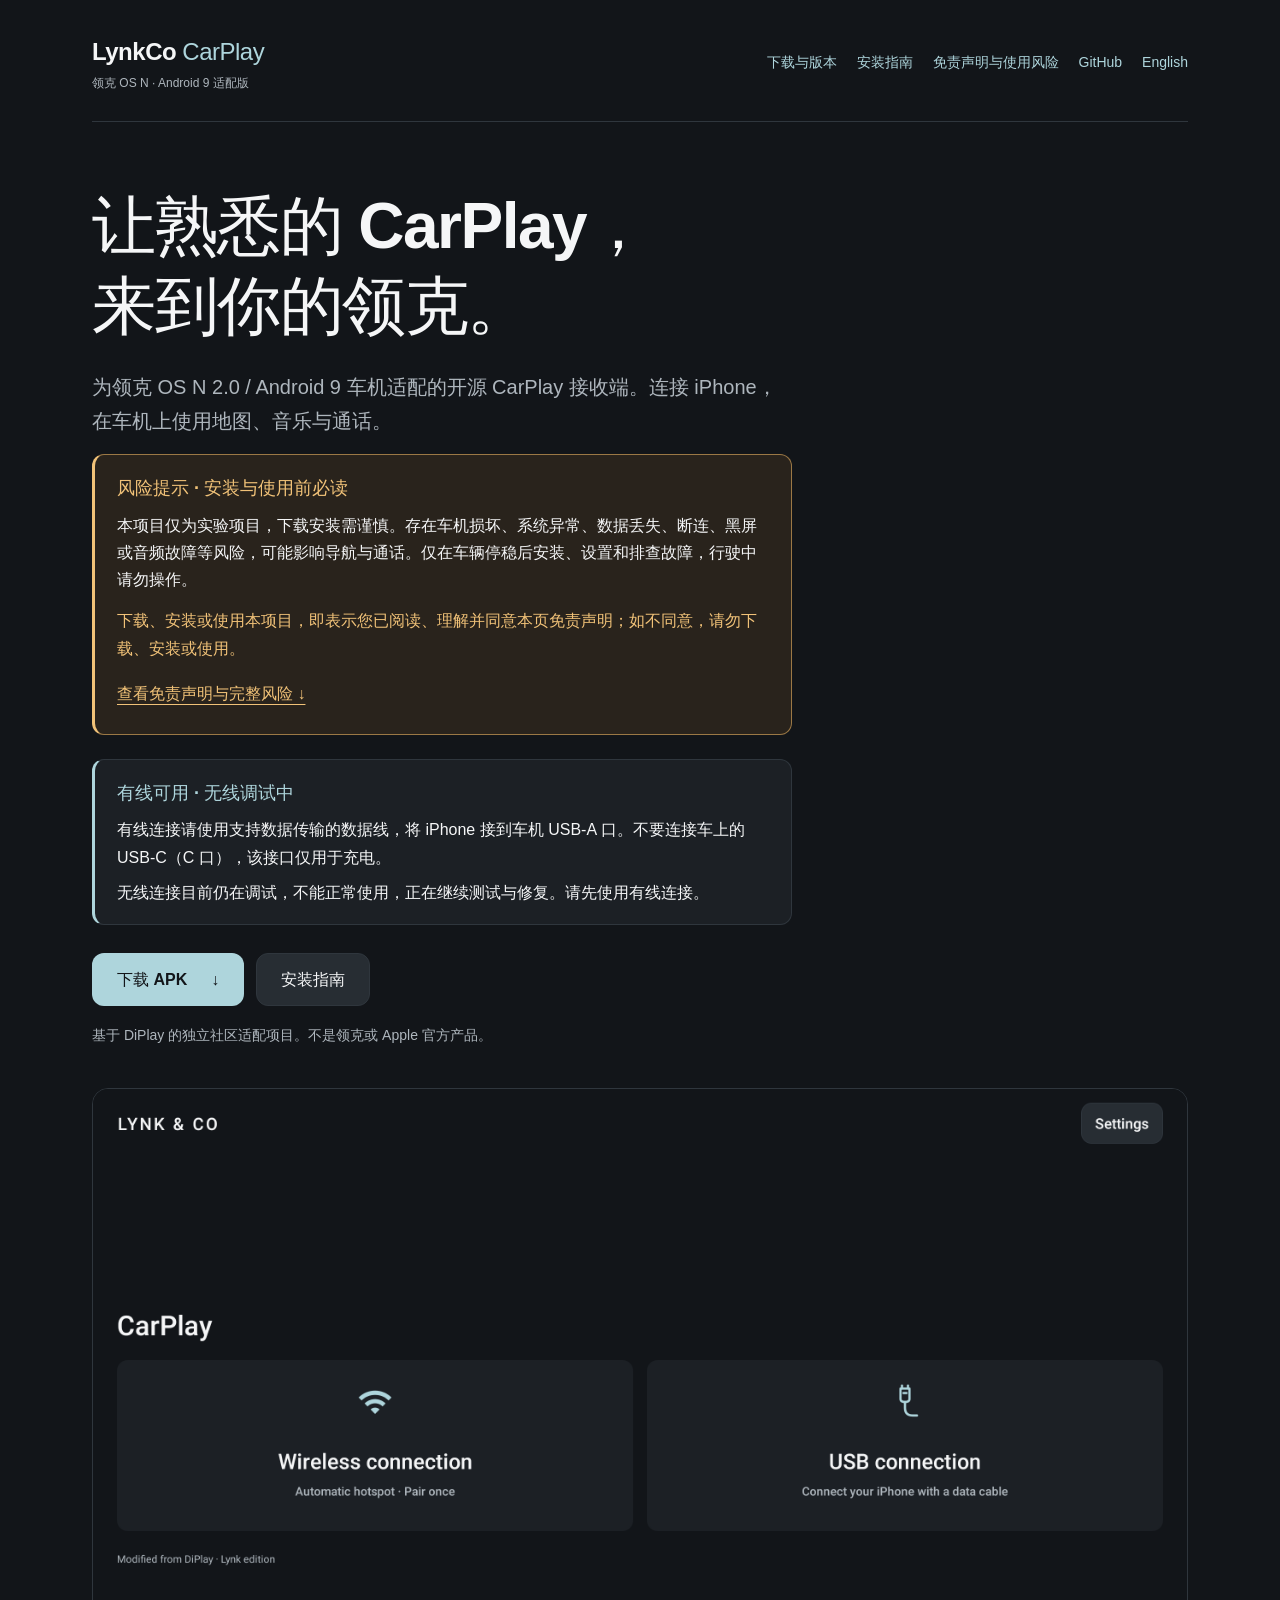
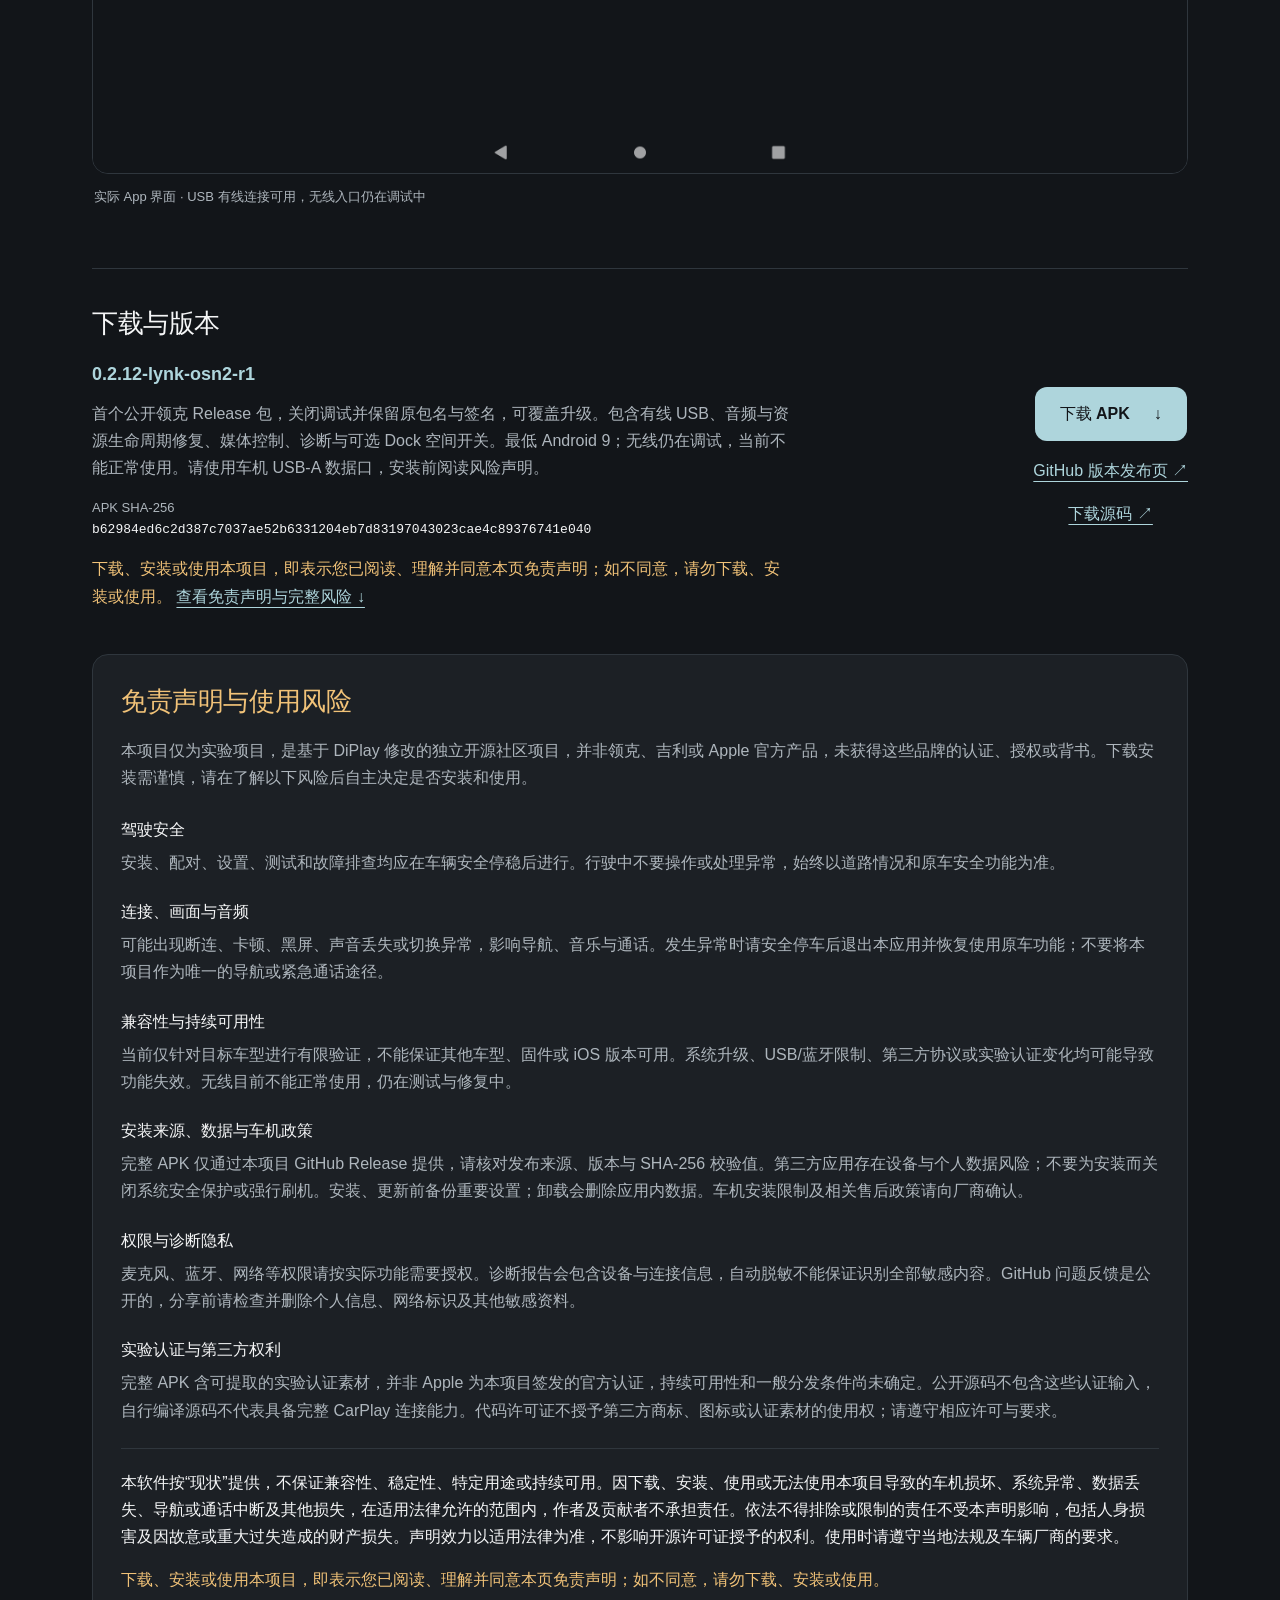
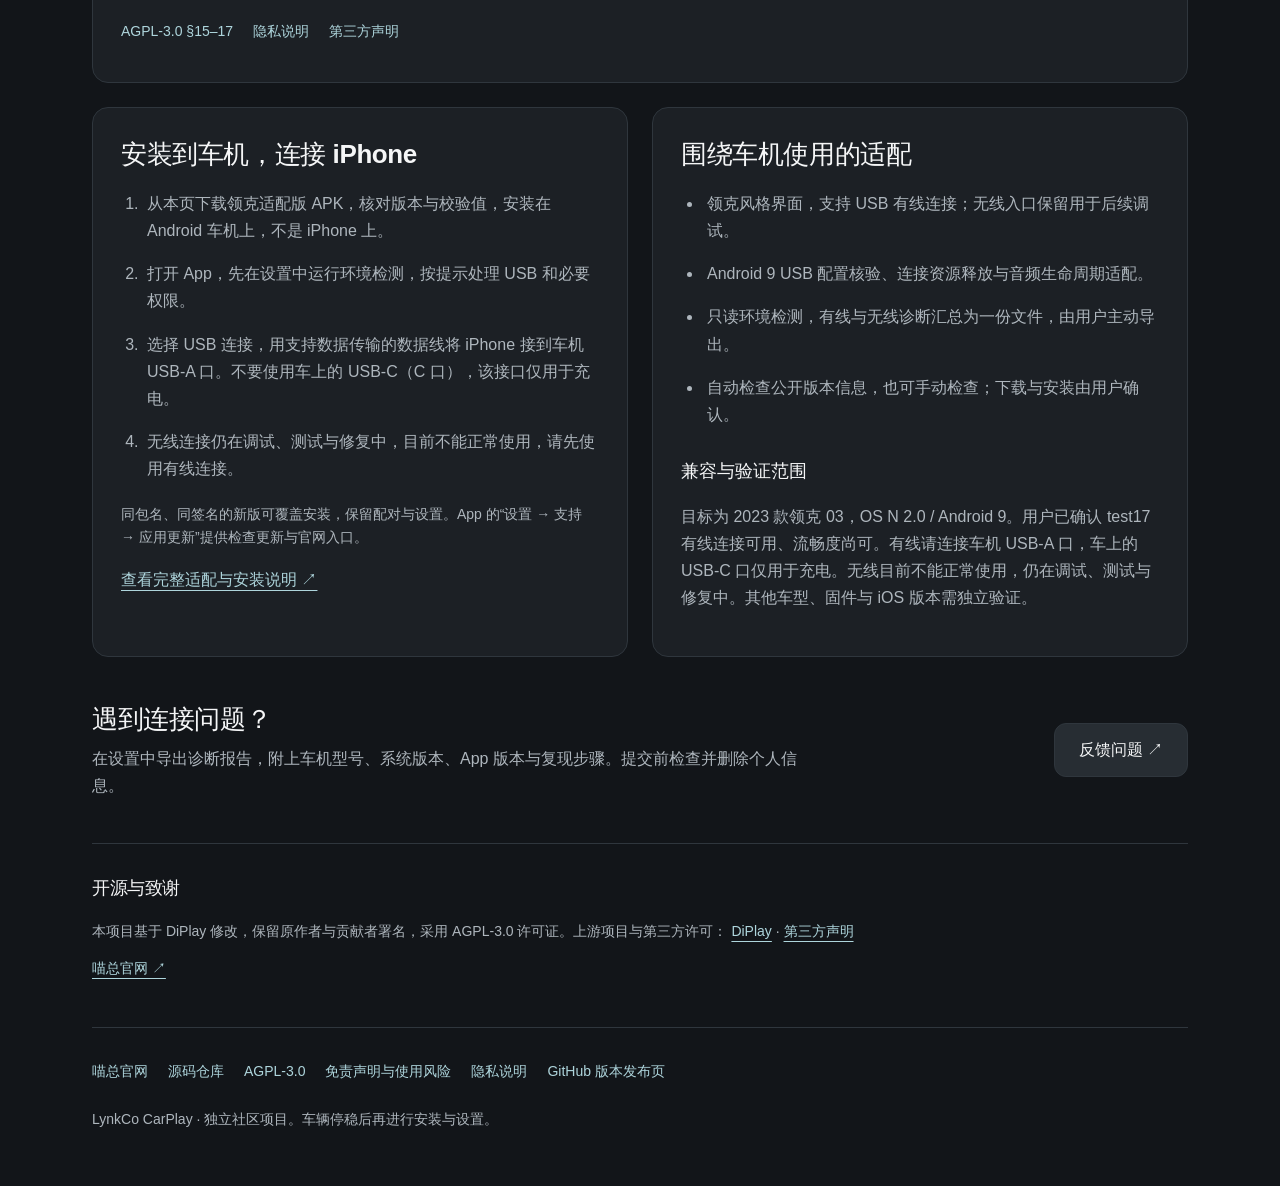
==== commit f6810c1e: "feat: publish R1 website downloads and app update metadata" ====
--- a/site/index.html
+++ b/site/index.html
@@ -10,11 +10,11 @@
 <section class="hero"><h1>让熟悉的 CarPlay，<br>来到你的领克。</h1><p class="intro">为领克 OS N 2.0 / Android 9 车机适配的开源 CarPlay 接收端。连接 iPhone，在车机上使用地图、音乐与通话。</p>
 <aside class="risk-notice" aria-labelledby="risk-title"><strong id="risk-title">风险提示 · 安装与使用前必读</strong><p>本项目仅为实验项目，下载安装需谨慎。存在车机损坏、系统异常、数据丢失、断连、黑屏或音频故障等风险，可能影响导航与通话。仅在车辆停稳后安装、设置和排查故障，行驶中请勿操作。</p><p class="agreement-note">下载、安装或使用本项目，即表示您已阅读、理解并同意本页免责声明；如不同意，请勿下载、安装或使用。</p><a href="#disclaimer">查看免责声明与完整风险 ↓</a></aside>
 <aside class="connection-notice" aria-labelledby="connection-status"><strong id="connection-status">有线可用 · 无线调试中</strong><p>有线连接请使用支持数据传输的数据线，将 iPhone 接到车机 USB-A 口。不要连接车上的 USB-C（C 口），该接口仅用于充电。</p><p>无线连接目前仍在调试，不能正常使用，正在继续测试与修复。请先使用有线连接。</p></aside>
-<div class="actions"><a class="button" href="https://github.com/soBigRice/LynkCo-DiPlay/archive/refs/heads/main.zip">下载源码 <span aria-hidden="true">↓</span></a><a class="button secondary" href="#install">安装指南</a></div><p class="note">基于 DiPlay 的独立社区适配项目。不是领克或 Apple 官方产品。</p></section>
+<div class="actions"><a class="button" href="https://github.com/soBigRice/LynkCo-DiPlay/releases/download/lynk-v0.2.12-r1/LynkCo-CarPlay-0.2.12-r1.apk">下载 APK <span aria-hidden="true">↓</span></a><a class="button secondary" href="#install">安装指南</a></div><p class="note">基于 DiPlay 的独立社区适配项目。不是领克或 Apple 官方产品。</p></section>
 <figure class="product"><a href="./assets/home.png"><img src="./assets/home.png" width="2560" height="1600" alt="领克适配版实际 App 首页，包含无线连接与 USB 连接两个入口" fetchpriority="high"></a><figcaption>实际 App 界面 · USB 有线连接可用，无线入口仍在调试中</figcaption></figure>
-<section class="download-section" id="download"><div><h2>下载与版本</h2><p class="version">APK 暂未发布</p><p>官网与源码现已开放。完整安装包暂不公开；后续发布后，这里会提供 APK 下载与更新说明。</p><p class="agreement-note">下载、安装或使用本项目，即表示您已阅读、理解并同意本页免责声明；如不同意，请勿下载、安装或使用。 <a href="#disclaimer">查看免责声明与完整风险 ↓</a></p></div><div class="download-actions"><a class="button" href="https://github.com/soBigRice/LynkCo-DiPlay/archive/refs/heads/main.zip">下载源码 <span aria-hidden="true">↓</span></a><a href="https://github.com/soBigRice/LynkCo-DiPlay/releases">GitHub 版本发布页 ↗</a></div></section>
-<section class="disclaimer card" id="disclaimer" aria-labelledby="disclaimer-title"><h2 id="disclaimer-title">免责声明与使用风险</h2><p>本项目仅为实验项目，是基于 DiPlay 修改的独立开源社区项目，并非领克、吉利或 Apple 官方产品，未获得这些品牌的认证、授权或背书。下载安装需谨慎，请在了解以下风险后自主决定是否安装和使用。</p><dl><div><dt>驾驶安全</dt><dd>安装、配对、设置、测试和故障排查均应在车辆安全停稳后进行。行驶中不要操作或处理异常，始终以道路情况和原车安全功能为准。</dd></div><div><dt>连接、画面与音频</dt><dd>可能出现断连、卡顿、黑屏、声音丢失或切换异常，影响导航、音乐与通话。发生异常时请安全停车后退出本应用并恢复使用原车功能；不要将本项目作为唯一的导航或紧急通话途径。</dd></div><div><dt>兼容性与持续可用性</dt><dd>当前仅针对目标车型进行有限验证，不能保证其他车型、固件或 iOS 版本可用。系统升级、USB/蓝牙限制、第三方协议或实验认证变化均可能导致功能失效。无线目前不能正常使用，仍在测试与修复中。</dd></div><div><dt>安装来源、数据与车机政策</dt><dd>完整 APK 暂不公开，请勿信任外部来源声称提供的本项目安装包。第三方应用存在设备与个人数据风险；不要为安装而关闭系统安全保护或强行刷机。安装、更新前备份重要设置；卸载会删除应用内数据。车机安装限制及相关售后政策请向厂商确认。</dd></div><div><dt>权限与诊断隐私</dt><dd>麦克风、蓝牙、网络等权限请按实际功能需要授权。诊断报告会包含设备与连接信息，自动脱敏不能保证识别全部敏感内容。GitHub 问题反馈是公开的，分享前请检查并删除个人信息、网络标识及其他敏感资料。</dd></div><div><dt>实验认证与第三方权利</dt><dd>实验认证素材并非 Apple 为本项目签发的官方认证，持续可用性和一般分发条件尚未确定。公开源码不包含这些认证输入，自行编译源码不代表具备完整 CarPlay 连接能力。代码许可证不授予第三方商标、图标或认证素材的使用权；请遵守相应许可与要求。</dd></div></dl><p class="disclaimer-terms">本软件按“现状”提供，不保证兼容性、稳定性、特定用途或持续可用。因下载、安装、使用或无法使用本项目导致的车机损坏、系统异常、数据丢失、导航或通话中断及其他损失，在适用法律允许的范围内，作者及贡献者不承担责任。依法不得排除或限制的责任不受本声明影响，包括人身损害及因故意或重大过失造成的财产损失。声明效力以适用法律为准，不影响开源许可证授予的权利。使用时请遵守当地法规及车辆厂商的要求。</p><p class="agreement-note">下载、安装或使用本项目，即表示您已阅读、理解并同意本页免责声明；如不同意，请勿下载、安装或使用。</p><nav><a href="https://github.com/soBigRice/LynkCo-DiPlay/blob/main/docs/licenses/DiAuto-AGPL-3.0.txt">AGPL-3.0 §15–17</a><a href="https://github.com/soBigRice/LynkCo-DiPlay/blob/main/docs/PRIVACY.md">隐私说明</a><a href="https://github.com/soBigRice/LynkCo-DiPlay/blob/main/docs/THIRD_PARTY_NOTICES.md">第三方声明</a></nav></section>
-<div class="grid"><section class="card" id="install"><h2>安装到车机，连接 iPhone</h2><ol><li>安装包发布后，下载领克适配版 APK，安装在 Android 车机上，不是 iPhone 上。</li><li>打开 App，先在设置中运行环境检测，按提示处理 USB 和必要权限。</li><li>选择 USB 连接，用支持数据传输的数据线将 iPhone 接到车机 USB-A 口。不要使用车上的 USB-C（C 口），该接口仅用于充电。</li><li>无线连接仍在调试、测试与修复中，目前不能正常使用，请先使用有线连接。</li></ol><p class="note">同包名、同签名的新版可覆盖安装，保留配对与设置。App 的“设置 → 支持 → 应用更新”提供检查更新与官网入口。</p><a href="https://github.com/soBigRice/LynkCo-DiPlay/blob/main/docs/LYNK_OS_N.md">查看完整适配与安装说明 ↗</a></section>
+<section class="download-section" id="download"><div><h2>下载与版本</h2><p class="version">0.2.12-lynk-osn2-r1</p><p>首个公开领克 Release 包，关闭调试并保留原包名与签名，可覆盖升级。包含有线 USB、音频与资源生命周期修复、媒体控制、诊断与可选 Dock 空间开关。最低 Android 9；无线仍在调试，当前不能正常使用。请使用车机 USB-A 数据口，安装前阅读风险声明。</p><p class="checksum">APK SHA-256<br><code>b62984ed6c2d387c7037ae52b6331204eb7d83197043023cae4c89376741e040</code></p><p class="agreement-note">下载、安装或使用本项目，即表示您已阅读、理解并同意本页免责声明；如不同意，请勿下载、安装或使用。 <a href="#disclaimer">查看免责声明与完整风险 ↓</a></p></div><div class="download-actions"><a class="button" href="https://github.com/soBigRice/LynkCo-DiPlay/releases/download/lynk-v0.2.12-r1/LynkCo-CarPlay-0.2.12-r1.apk">下载 APK <span aria-hidden="true">↓</span></a><a href="https://github.com/soBigRice/LynkCo-DiPlay/releases/tag/lynk-v0.2.12-r1">GitHub 版本发布页 ↗</a><a href="https://github.com/soBigRice/LynkCo-DiPlay/archive/refs/tags/lynk-v0.2.12-r1.zip">下载源码 ↗</a></div></section>
+<section class="disclaimer card" id="disclaimer" aria-labelledby="disclaimer-title"><h2 id="disclaimer-title">免责声明与使用风险</h2><p>本项目仅为实验项目，是基于 DiPlay 修改的独立开源社区项目，并非领克、吉利或 Apple 官方产品，未获得这些品牌的认证、授权或背书。下载安装需谨慎，请在了解以下风险后自主决定是否安装和使用。</p><dl><div><dt>驾驶安全</dt><dd>安装、配对、设置、测试和故障排查均应在车辆安全停稳后进行。行驶中不要操作或处理异常，始终以道路情况和原车安全功能为准。</dd></div><div><dt>连接、画面与音频</dt><dd>可能出现断连、卡顿、黑屏、声音丢失或切换异常，影响导航、音乐与通话。发生异常时请安全停车后退出本应用并恢复使用原车功能；不要将本项目作为唯一的导航或紧急通话途径。</dd></div><div><dt>兼容性与持续可用性</dt><dd>当前仅针对目标车型进行有限验证，不能保证其他车型、固件或 iOS 版本可用。系统升级、USB/蓝牙限制、第三方协议或实验认证变化均可能导致功能失效。无线目前不能正常使用，仍在测试与修复中。</dd></div><div><dt>安装来源、数据与车机政策</dt><dd>完整 APK 仅通过本项目 GitHub Release 提供，请核对发布来源、版本与 SHA-256 校验值。第三方应用存在设备与个人数据风险；不要为安装而关闭系统安全保护或强行刷机。安装、更新前备份重要设置；卸载会删除应用内数据。车机安装限制及相关售后政策请向厂商确认。</dd></div><div><dt>权限与诊断隐私</dt><dd>麦克风、蓝牙、网络等权限请按实际功能需要授权。诊断报告会包含设备与连接信息，自动脱敏不能保证识别全部敏感内容。GitHub 问题反馈是公开的，分享前请检查并删除个人信息、网络标识及其他敏感资料。</dd></div><div><dt>实验认证与第三方权利</dt><dd>完整 APK 含可提取的实验认证素材，并非 Apple 为本项目签发的官方认证，持续可用性和一般分发条件尚未确定。公开源码不包含这些认证输入，自行编译源码不代表具备完整 CarPlay 连接能力。代码许可证不授予第三方商标、图标或认证素材的使用权；请遵守相应许可与要求。</dd></div></dl><p class="disclaimer-terms">本软件按“现状”提供，不保证兼容性、稳定性、特定用途或持续可用。因下载、安装、使用或无法使用本项目导致的车机损坏、系统异常、数据丢失、导航或通话中断及其他损失，在适用法律允许的范围内，作者及贡献者不承担责任。依法不得排除或限制的责任不受本声明影响，包括人身损害及因故意或重大过失造成的财产损失。声明效力以适用法律为准，不影响开源许可证授予的权利。使用时请遵守当地法规及车辆厂商的要求。</p><p class="agreement-note">下载、安装或使用本项目，即表示您已阅读、理解并同意本页免责声明；如不同意，请勿下载、安装或使用。</p><nav><a href="https://github.com/soBigRice/LynkCo-DiPlay/blob/main/docs/licenses/DiAuto-AGPL-3.0.txt">AGPL-3.0 §15–17</a><a href="https://github.com/soBigRice/LynkCo-DiPlay/blob/main/docs/PRIVACY.md">隐私说明</a><a href="https://github.com/soBigRice/LynkCo-DiPlay/blob/main/docs/THIRD_PARTY_NOTICES.md">第三方声明</a></nav></section>
+<div class="grid"><section class="card" id="install"><h2>安装到车机，连接 iPhone</h2><ol><li>从本页下载领克适配版 APK，核对版本与校验值，安装在 Android 车机上，不是 iPhone 上。</li><li>打开 App，先在设置中运行环境检测，按提示处理 USB 和必要权限。</li><li>选择 USB 连接，用支持数据传输的数据线将 iPhone 接到车机 USB-A 口。不要使用车上的 USB-C（C 口），该接口仅用于充电。</li><li>无线连接仍在调试、测试与修复中，目前不能正常使用，请先使用有线连接。</li></ol><p class="note">同包名、同签名的新版可覆盖安装，保留配对与设置。App 的“设置 → 支持 → 应用更新”提供检查更新与官网入口。</p><a href="https://github.com/soBigRice/LynkCo-DiPlay/blob/main/docs/LYNK_OS_N.md">查看完整适配与安装说明 ↗</a></section>
 <section class="card"><h2>围绕车机使用的适配</h2><ul><li>领克风格界面，支持 USB 有线连接；无线入口保留用于后续调试。</li><li>Android 9 USB 配置核验、连接资源释放与音频生命周期适配。</li><li>只读环境检测，有线与无线诊断汇总为一份文件，由用户主动导出。</li><li>自动检查公开版本信息，也可手动检查；下载与安装由用户确认。</li></ul><h3>兼容与验证范围</h3><p>目标为 2023 款领克 03，OS N 2.0 / Android 9。用户已确认 test17 有线连接可用、流畅度尚可。有线请连接车机 USB-A 口，车上的 USB-C 口仅用于充电。无线目前不能正常使用，仍在调试、测试与修复中。其他车型、固件与 iOS 版本需独立验证。</p></section></div>
 <section class="support"><div><h2>遇到连接问题？</h2><p>在设置中导出诊断报告，附上车机型号、系统版本、App 版本与复现步骤。提交前检查并删除个人信息。</p></div><a class="button secondary" href="https://github.com/soBigRice/LynkCo-DiPlay/issues/new/choose">反馈问题 ↗</a></section>
 <section class="credits"><h2>开源与致谢</h2><p>本项目基于 DiPlay 修改，保留原作者与贡献者署名，采用 AGPL-3.0 许可证。上游项目与第三方许可： <a href="https://github.com/shihabal3amri/DiPlay">DiPlay</a> · <a href="https://github.com/soBigRice/LynkCo-DiPlay/blob/main/docs/THIRD_PARTY_NOTICES.md">第三方声明</a></p><p><a href="https://miaozong.cc/">喵总官网 ↗</a></p></section>
--- a/site/assets/site.css
+++ b/site/assets/site.css
@@ -1 +1,3 @@
 :root{color-scheme:dark;font-family:-apple-system,BlinkMacSystemFont,"Segoe UI","PingFang SC",Arial,sans-serif;--bg:#121519;--surface:#1c2025;--raised:#272d33;--border:#2f363d;--accent:#aed5dc;--text:#f5f6f7;--muted:#aeb6bd;--warning:#f1c278;--warning-bg:#29231c;--warning-border:#9b7845;background:var(--bg);color:var(--text);font-synthesis:none}*{box-sizing:border-box}html{scroll-behavior:smooth;scroll-padding-top:24px}body{margin:0;line-height:1.7}main{max-width:1160px;margin:auto;padding:32px}a{color:var(--accent);text-underline-offset:5px}a:focus-visible{outline:3px solid var(--accent);outline-offset:5px}header{display:flex;align-items:center;justify-content:space-between;gap:24px;padding-bottom:28px;border-bottom:1px solid var(--border)}.brand{text-decoration:none;color:var(--text)}.brand strong{font-size:24px;letter-spacing:-.5px}.brand span{font-weight:400;color:var(--accent)}.brand small{display:block;color:var(--muted);font-size:12px}nav{display:flex;flex-wrap:wrap;gap:20px}nav a{font-size:14px;text-decoration:none;display:inline-flex;align-items:center;min-height:44px}.hero{padding:64px 0 40px;max-width:900px}h1{font-size:clamp(36px,5.5vw,64px);line-height:1.25;letter-spacing:-1.5px;margin:0 0 24px;font-weight:650}h2{font-size:26px;line-height:1.4;margin:0 0 18px;letter-spacing:-.4px}h3{font-size:18px;margin:28px 0 8px}p{color:var(--muted)}.intro{font-size:20px;max-width:700px;margin:0}.connection-notice{max-width:700px;margin-top:24px;padding:18px 22px;background:var(--surface);border:1px solid var(--border);border-inline-start:3px solid var(--accent);border-radius:12px}.connection-notice strong{color:var(--accent);font-size:18px}.connection-notice p{margin:8px 0 0;font-size:16px;color:var(--text)}.risk-notice{max-width:700px;margin-top:16px;padding:18px 22px;background:var(--warning-bg);border:1px solid var(--warning-border);border-inline-start:3px solid var(--warning);border-radius:12px}.risk-notice strong,.risk-notice a{color:var(--warning)}.risk-notice strong{font-size:18px}.risk-notice p{margin:8px 0 10px;color:var(--text);font-size:16px}.risk-notice a{display:inline-flex;align-items:center;min-height:44px;font-weight:600}.risk-notice .agreement-note,.disclaimer .agreement-note,.download-section .agreement-note{color:var(--warning);font-weight:600;margin-top:14px}.risk-notice a:focus-visible{outline-color:var(--warning)}.disclaimer{margin-bottom:24px;border-color:var(--warning-border)}.disclaimer h2{color:var(--warning)}.disclaimer dl{margin:24px 0}.disclaimer dl div+div{margin-top:22px}.disclaimer dt{font-weight:600;color:var(--text)}.disclaimer dd{margin:6px 0 0;color:var(--muted)}.disclaimer .disclaimer-terms{border-top:1px solid var(--border);padding-top:20px;color:var(--text)}.actions{display:flex;flex-wrap:wrap;gap:12px;margin:28px 0 18px}.button{font-size:16px;display:inline-flex;align-items:center;justify-content:center;gap:24px;min-height:52px;background:var(--accent);color:var(--bg);padding:12px 24px;border:1px solid transparent;border-radius:12px;text-decoration:none;font-weight:600}.button:hover{background:#c2e3e8}.button.secondary{background:var(--raised);border-color:var(--border);color:var(--text)}.button.secondary:hover{background:#343d45}.note{font-size:14px;margin:0;color:var(--muted)}.product{margin:0 0 48px}.product img{width:100%;height:auto;display:block;border:1px solid var(--border);border-radius:16px}.product figcaption{font-size:13px;color:var(--muted);padding:12px 2px}.download-section{display:flex;gap:40px;justify-content:space-between;align-items:center;border-top:1px solid var(--border);padding:36px 0 44px}.download-section p{max-width:700px;margin:0}.download-section .version{color:var(--accent);font-size:18px;font-weight:600;margin-bottom:10px}.download-actions{display:flex;flex-direction:column;align-items:center;gap:16px;flex-shrink:0}.grid{display:grid;grid-template-columns:1fr 1fr;gap:24px}.card{background:var(--surface);border:1px solid var(--border);border-radius:16px;padding:28px;min-width:0}ol,ul{padding-inline-start:22px;color:var(--muted);margin:0 0 20px}li{padding-inline-start:4px;margin-bottom:16px}.card p{margin-bottom:16px}.support{display:flex;align-items:center;justify-content:space-between;gap:32px;padding:44px 0;border-bottom:1px solid var(--border)}.support h2{margin-bottom:8px}.support p{max-width:730px;margin:0}.support .button{flex-shrink:0}.credits{padding:32px 0}.credits h2{font-size:18px}.credits p,footer{font-size:14px}footer{border-top:1px solid var(--border);padding:22px 0;color:var(--muted)}footer p{margin-bottom:0}@media(max-width:760px){main{padding:24px 20px}header{align-items:flex-start;flex-direction:column;gap:12px;padding-bottom:20px}nav{gap:16px}.hero{padding:36px 0 28px}h1{letter-spacing:-.7px}.intro{font-size:18px}.product{margin-bottom:24px}.grid{grid-template-columns:1fr}.card{padding:24px}.download-section,.support{align-items:flex-start;flex-direction:column;gap:22px;padding:28px 0}.download-actions{align-items:flex-start}.support .button{width:100%}.credits{padding:28px 0}}@media(prefers-reduced-motion:reduce){html{scroll-behavior:auto}}
+
+.download-section>div:first-child{min-width:0}.download-section .checksum{margin-top:16px;font-size:13px}.checksum code{display:block;overflow-wrap:anywhere;font-family:ui-monospace,SFMono-Regular,Consolas,monospace;color:var(--text)}
